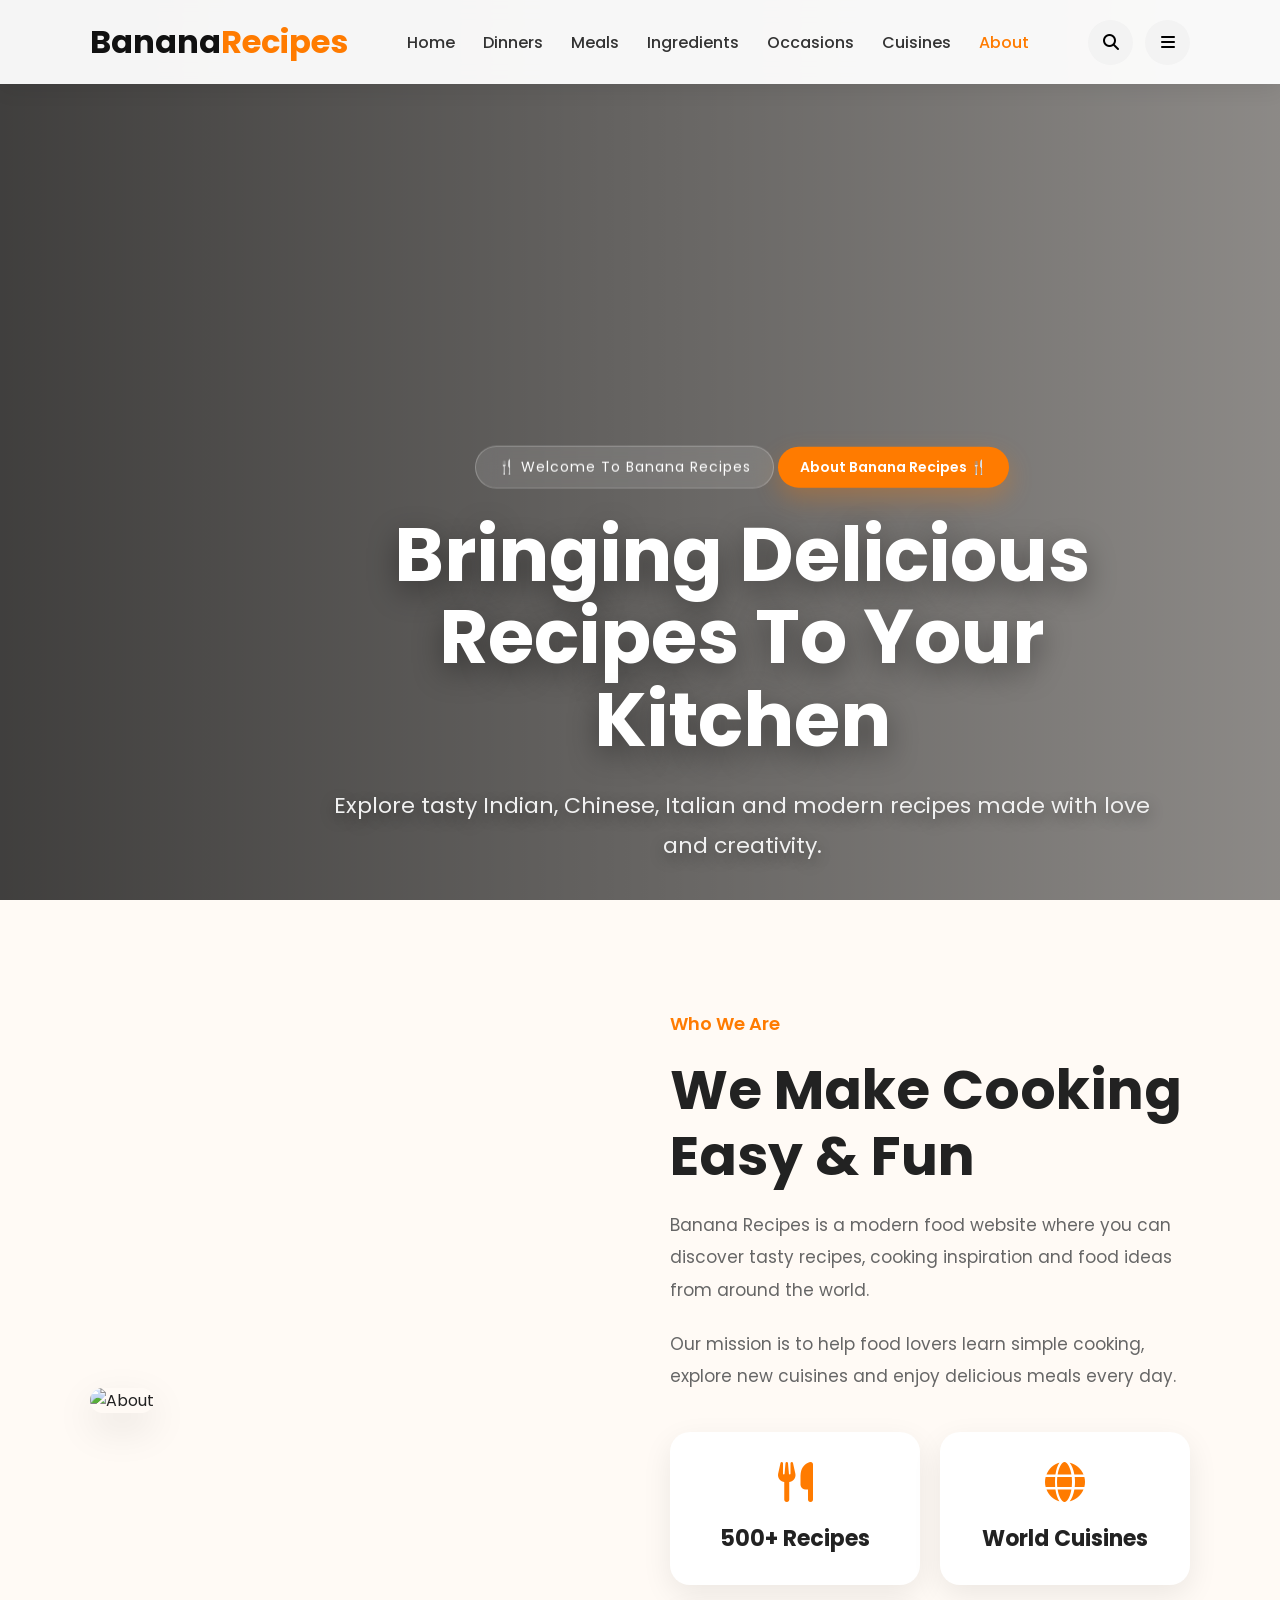
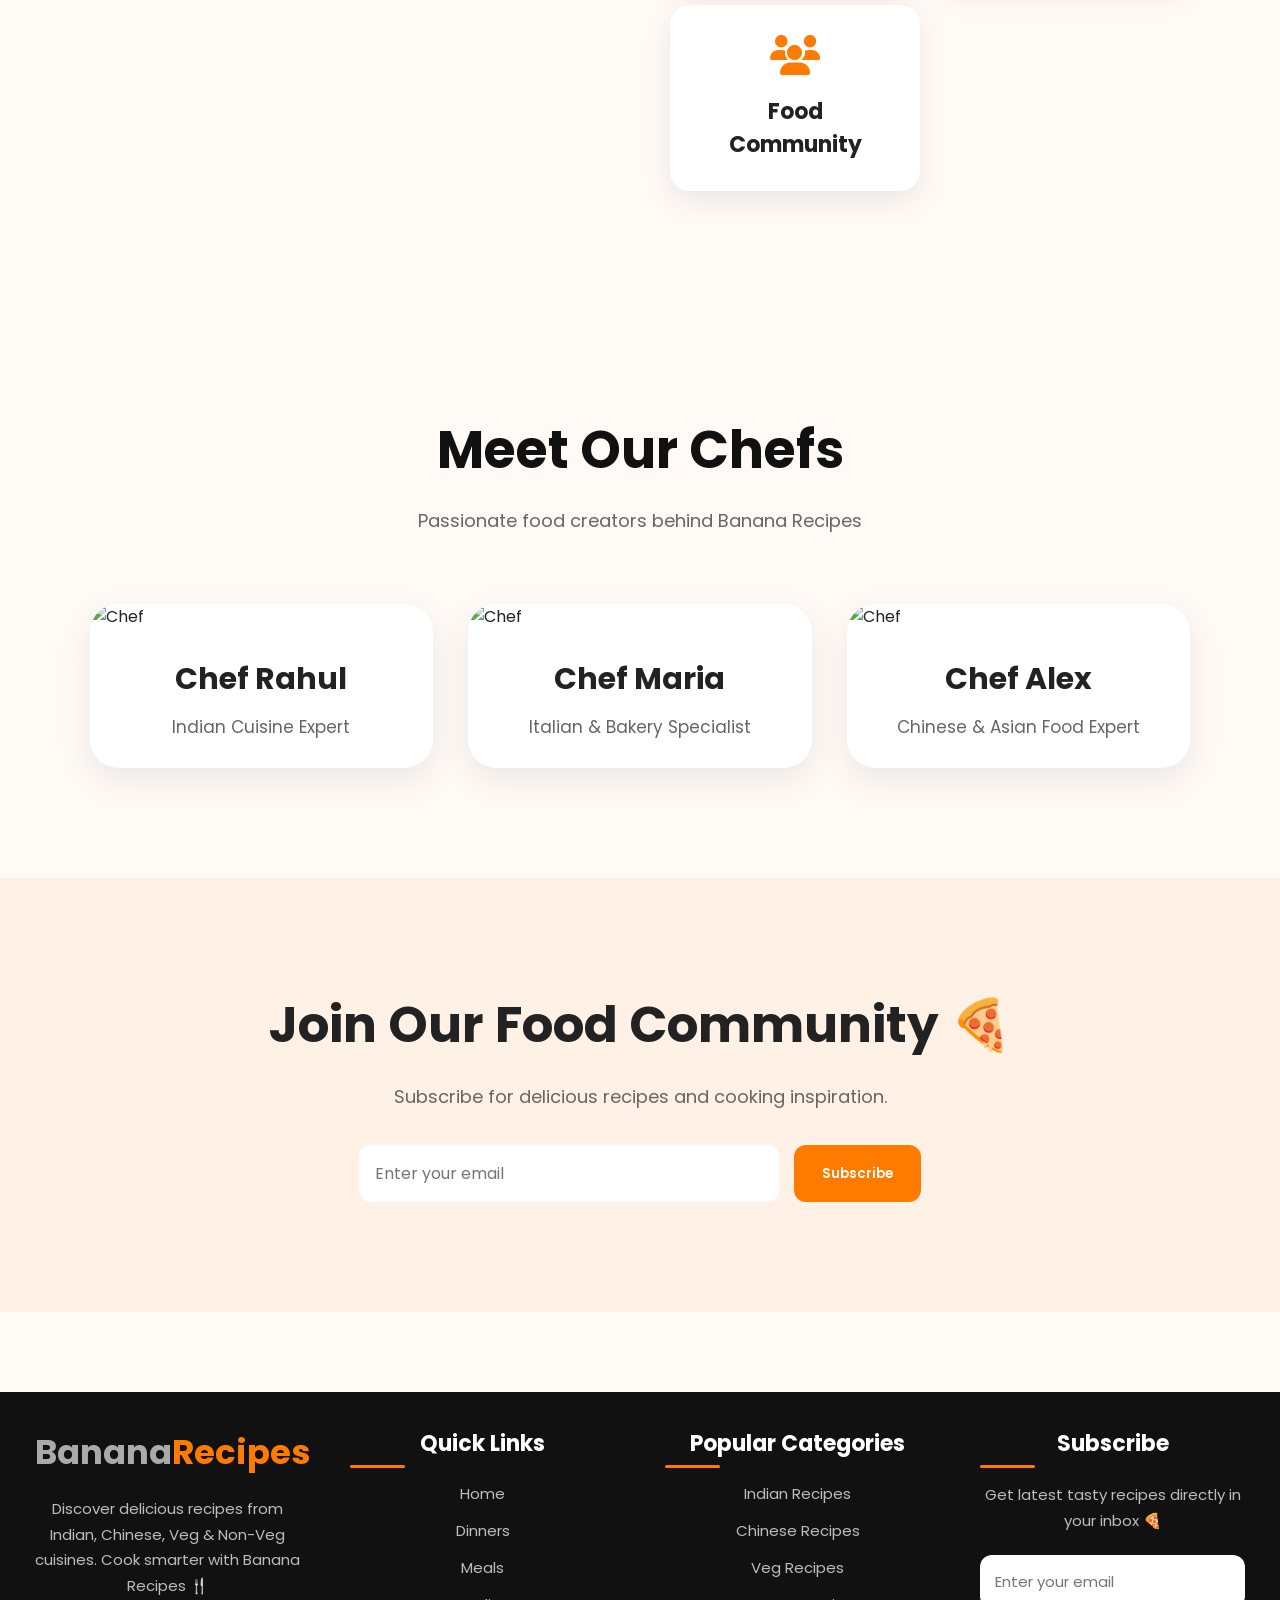
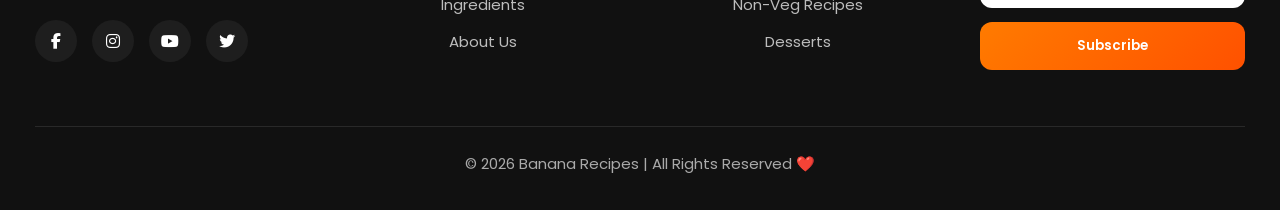
==== about.html @ ea2d05b2 "complete" ====
<!DOCTYPE html>
<html lang="en">

<head>
  <meta charset="UTF-8" />
  <meta name="viewport" content="width=device-width, initial-scale=1.0"/>

  <title>About Us | Banana Recipes</title>

  <link rel="stylesheet" href="style.css">

  <link rel="stylesheet"
  href="https://cdnjs.cloudflare.com/ajax/libs/font-awesome/6.5.0/css/all.min.css"/>
</head>

<body>

  <!-- NAVBAR -->

  <nav class="navbar">

    <div class="logo">
      <h2>Banana<span>Recipes</span></h2>
    </div>

    <ul class="nav-menu" id="navMenu">

      <li><a href="index.html">Home</a></li>
      <li><a href="dinners.html">Dinners</a></li>
      <li><a href="meals.html">Meals</a></li>
      <li><a href="ingredients.html">Ingredients</a></li>
      <li><a href="occasions.html">Occasions</a></li>
      <li><a href="cuisines.html">Cuisines</a></li>
      <li><a href="about.html" class="active">About</a></li>

    </ul>

    <div class="nav-icons">

      <button onclick="toggleSearch()" class="icon-btn">
        <i class="fas fa-search"></i>
      </button>

      <button onclick="toggleMenu()" class="icon-btn">
        <i class="fas fa-bars"></i>
      </button>

    </div>

  </nav>

  <!-- SEARCH OVERLAY -->

  <div class="search-overlay" id="searchOverlay">

    <div class="search-box">

      <input type="text" placeholder="Search recipes...">

      <button>Search</button>

      <button onclick="toggleSearch()" class="close-btn">
        ✕
      </button>

    </div>

  </div>

  <!-- HERO -->

  <section class="about-hero">

    <div class="overlay"></div>

    <div class="hero-content">

      <span class="hero-tag">
        About Banana Recipes 🍴
      </span>

      <h1>
        Bringing Delicious Recipes To Your Kitchen
      </h1>

      <p>
        Explore tasty Indian, Chinese, Italian and modern recipes
        made with love and creativity.
      </p>

    </div>

  </section>

  <!-- ABOUT -->

  <section class="about-section">

    <div class="about-image">

      <img
      src="https://images.unsplash.com/photo-1556910103-1c02745aae4d?q=80&w=1400"
      alt="About">

    </div>

    <div class="about-content">

      <span>Who We Are</span>

      <h2>
        We Make Cooking Easy & Fun
      </h2>

      <p>
        Banana Recipes is a modern food website where you can
        discover tasty recipes, cooking inspiration and food ideas
        from around the world.
      </p>

      <p>
        Our mission is to help food lovers learn simple cooking,
        explore new cuisines and enjoy delicious meals every day.
      </p>

      <div class="about-features">

        <div class="feature-box">
          <i class="fas fa-utensils"></i>
          <h3>500+ Recipes</h3>
        </div>

        <div class="feature-box">
          <i class="fas fa-globe"></i>
          <h3>World Cuisines</h3>
        </div>

        <div class="feature-box">
          <i class="fas fa-users"></i>
          <h3>Food Community</h3>
        </div>

      </div>

    </div>

  </section>

  <!-- TEAM -->

  <section class="team-section">

    <div class="section-title">

      <h2>Meet Our Chefs</h2>

      <p>
        Passionate food creators behind Banana Recipes
      </p>

    </div>

    <div class="team-grid">

      <!-- CARD -->

      <div class="team-card">

        <img
        src="https://images.unsplash.com/photo-1500648767791-00dcc994a43e?q=80&w=1200"
        alt="Chef">

        <div class="team-content">

          <h3>Chef Rahul</h3>

          <p>Indian Cuisine Expert</p>

        </div>

      </div>

      <!-- CARD -->

      <div class="team-card">

        <img
        src="https://images.unsplash.com/photo-1494790108377-be9c29b29330?q=80&w=1200"
        alt="Chef">

        <div class="team-content">

          <h3>Chef Maria</h3>

          <p>Italian & Bakery Specialist</p>

        </div>

      </div>

      <!-- CARD -->

      <div class="team-card">

        <img
        src="https://images.unsplash.com/photo-1506794778202-cad84cf45f1d?q=80&w=1200"
        alt="Chef">

        <div class="team-content">

          <h3>Chef Alex</h3>

          <p>Chinese & Asian Food Expert</p>

        </div>

      </div>

    </div>

  </section>

  <!-- NEWSLETTER -->

  <section class="newsletter">

    <h2>
      Join Our Food Community 🍕
    </h2>

    <p>
      Subscribe for delicious recipes and cooking inspiration.
    </p>

    <div class="newsletter-box">

      <input
      type="email"
      placeholder="Enter your email">

      <button>
        Subscribe
      </button>

    </div>

  </section>

  <!-- FOOTER -->

   <footer class="footer">
  <div class="footer-container">

    <!-- BRAND -->
    <div class="footer-box">
      <h2 class="footer-logo">
        Banana<span>Recipes</span>
      </h2>

      <p class="footer-text">
        Discover delicious recipes from Indian, Chinese, Veg & Non-Veg cuisines.
        Cook smarter with Banana Recipes 🍴
      </p>

      <div class="social-icons">
        <a href="#"><i class="fab fa-facebook-f"></i></a>
        <a href="#"><i class="fab fa-instagram"></i></a>
        <a href="#"><i class="fab fa-youtube"></i></a>
        <a href="#"><i class="fab fa-twitter"></i></a>
      </div>
    </div>

    <!-- QUICK LINKS -->
    <div class="footer-box">
      <h3>Quick Links</h3>

      <a href="index.html">Home</a>
      <a href="dinners.html">Dinners</a>
      <a href="meals.html">Meals</a>
      <a href="ingredients.html">Ingredients</a>
      <a href="about.html">About Us</a>
    </div>

    <!-- CATEGORIES -->
    <div class="footer-box">
      <h3>Popular Categories</h3>

      <a href="#">Indian Recipes</a>
      <a href="#">Chinese Recipes</a>
      <a href="#">Veg Recipes</a>
      <a href="#">Non-Veg Recipes</a>
      <a href="#">Desserts</a>
    </div>

    <!-- NEWSLETTER -->
    <div class="footer-box">
      <h3>Subscribe</h3>

      <p class="footer-text">
        Get latest tasty recipes directly in your inbox 🍕
      </p>

      <div class="footer-newsletter">
        <input type="email" placeholder="Enter your email">
        <button>Subscribe</button>
      </div>
    </div>

  </div>

  <!-- BOTTOM -->
  <div class="footer-bottom">
    <p>
      © 2026 Banana Recipes | All Rights Reserved ❤️
    </p>
  </div>
</footer>

  <script src="script.js"></script>

</body>
</html>
---- style.css ----
/* ===== GOOGLE FONT ===== */
@import url('https://fonts.googleapis.com/css2?family=Poppins:wght@300;400;500;600;700&display=swap');

*{
    margin:0;
    padding:0;
    box-sizing:border-box;
    font-family:'Poppins', sans-serif;
}

html{
    scroll-behavior:smooth;
}

body{
    background:#fffdf8;
    color:#222;
    overflow-x:hidden;
}

/* ===== NAVBAR ===== */

.navbar{
    width:100%;
    position:fixed;
    top:0;
    z-index:1000;
    background:rgba(255,255,255,0.95);
    backdrop-filter:blur(12px);
    box-shadow:0 2px 20px rgba(0,0,0,0.08);
}

.nav-container{
    max-width:1400px;
    margin:auto;
    padding:18px 40px;
    display:flex;
    align-items:center;
    justify-content:space-between;
}

.logo h2{
    font-size:32px;
    font-weight:700;
    color:#111;
}

.logo span{
    color:#ff7b00;
}

/* MENU */

.nav-menu{
    display:flex;
    gap:28px;
    list-style:none;
}

.nav-menu a{
    text-decoration:none;
    color:#333;
    font-weight:500;
    transition:.3s;
    position:relative;
}

.nav-menu a::after{
    content:'';
    position:absolute;
    left:0;
    bottom:-5px;
    width:0%;
    height:2px;
    background:#ff7b00;
    transition:.3s;
}

.nav-menu a:hover{
    color:#ff7b00;
}

.nav-menu a:hover::after{
    width:100%;
}

/* ICONS */

.nav-icons{
    display:flex;
    align-items:center;
    gap:14px;
}

.icon-btn{
    border:none;
    background:#f5f5f5;
    width:45px;
    height:45px;
    border-radius:50%;
    cursor:pointer;
    transition:.3s;
    font-size:17px;
}

.icon-btn:hover{
    background:#ff7b00;
    color:white;
    transform:translateY(-3px);
}

.chef-icon{
    width:auto;
    padding:0 20px;
    border-radius:50px;
    background:linear-gradient(135deg,#ff7b00,#ff4800);
    color:white;
    display:flex;
    align-items:center;
    gap:8px;
    font-weight:600;
}

.chef-icon:hover{
    transform:scale(1.05);
}

/* ===== HERO ===== */

.hero{
    position:relative;
    width:100%;
    height:100vh;
    overflow:hidden;
    margin-top:80px;
}

.hero-image{
    width:100%;
    height:100%;
    object-fit:cover;
    filter:brightness(45%);
}

.hero::before{
    content:'';
    position:absolute;
    inset:0;
    background:linear-gradient(to right,rgba(0,0,0,0.7),rgba(0,0,0,0.2));
}

.hero-content{
    position:absolute;
    top:50%;
    left:8%;
    transform:translateY(-50%);
    color:white;
    max-width:650px;
    z-index:10;
}

.hero-content h1{
    font-size:75px;
    line-height:1.1;
    margin-bottom:20px;
    animation:fadeUp 1s ease;
}

.hero-content p{
    font-size:22px;
    margin-bottom:35px;
    color:#f1f1f1;
    animation:fadeUp 1.3s ease;
}

.btn{
    padding:16px 35px;
    border:none;
    cursor:pointer;
    border-radius:50px;
    font-size:17px;
    font-weight:600;
    transition:.3s;
}

.primary-btn{
    background:linear-gradient(135deg,#ff7b00,#ff4800);
    color:white;
    box-shadow:0 10px 25px rgba(255,123,0,0.3);
}

.primary-btn:hover{
    transform:translateY(-5px);
}

/* ===== CATEGORIES ===== */

.categories{
    padding:100px 8%;
}

.categories h2,
.popular-recipes h2{
    font-size:45px;
    text-align:center;
    margin-bottom:60px;
    position:relative;
}

.categories h2::after,
.popular-recipes h2::after{
    content:'';
    width:120px;
    height:4px;
    background:#ff7b00;
    position:absolute;
    left:50%;
    transform:translateX(-50%);
    bottom:-15px;
    border-radius:10px;
}

.category-grid{
    display:grid;
    grid-template-columns:repeat(auto-fit,minmax(220px,1fr));
    gap:30px;
}

.category-card{
    position:relative;
    overflow:hidden;
    border-radius:25px;
    cursor:pointer;
    transition:.4s;
    box-shadow:0 10px 25px rgba(0,0,0,0.08);
}

.category-card img{
    width:100%;
    height:280px;
    object-fit:cover;
    transition:.5s;
}

.category-card::before{
    content:'';
    position:absolute;
    inset:0;
    background:linear-gradient(to top,rgba(0,0,0,0.8),transparent);
    z-index:1;
}

.category-card h3{
    position:absolute;
    bottom:20px;
    left:20px;
    color:white;
    z-index:2;
    font-size:28px;
}

.category-card:hover img{
    transform:scale(1.1);
}

.category-card:hover{
    transform:translateY(-10px);
}

/* ===== RECIPES ===== */

.popular-recipes{
    padding:0 8% 100px;
}

.recipes-grid{
    display:grid;
    grid-template-columns:repeat(auto-fit,minmax(320px,1fr));
    gap:35px;
}

.recipe-card{
    background:white;
    border-radius:25px;
    overflow:hidden;
    box-shadow:0 12px 35px rgba(0,0,0,0.08);
    transition:.4s;
}

.recipe-card:hover{
    transform:translateY(-10px);
}

.recipe-card img{
    width:100%;
    height:280px;
    object-fit:cover;
}

.recipe-info{
    padding:25px;
}

.recipe-info h3{
    margin:15px 0;
    font-size:28px;
}

.recipe-info button{
    padding:12px 24px;
    border:none;
    background:#ff7b00;
    color:white;
    border-radius:10px;
    cursor:pointer;
    font-weight:600;
    transition:.3s;
}

.recipe-info button:hover{
    background:#ff4d00;
}

.tag{
    padding:7px 15px;
    border-radius:30px;
    font-size:14px;
    color:white;
    font-weight:600;
}

.veg{
    background:#18a558;
}

.nonveg{
    background:#e63946;
}

/* ===== FOOTER ===== */

footer{
    background:#111;
    color:#aaa;
    text-align:center;
    padding:35px;
    font-size:16px;
}

/* ===== SEARCH ===== */

.search-overlay{
    position:fixed;
    inset:0;
    background:rgba(0,0,0,0.8);
    display:none;
    align-items:center;
    justify-content:center;
    z-index:2000;
}

.search-box{
    background:white;
    padding:30px;
    border-radius:20px;
    width:90%;
    max-width:650px;
    display:flex;
    gap:10px;
}

.search-box input{
    flex:1;
    padding:16px;
    border:2px solid #eee;
    border-radius:10px;
    font-size:17px;
}

.search-box button{
    padding:14px 22px;
    border:none;
    border-radius:10px;
    background:#ff7b00;
    color:white;
    cursor:pointer;
}

/* ===== MODAL ===== */

.modal{
    display:none;
    position:fixed;
    inset:0;
    background:rgba(0,0,0,0.7);
    z-index:3000;
    justify-content:center;
    align-items:center;
}

.modal-content{
    background:white;
    width:95%;
    max-width:700px;
    border-radius:25px;
    padding:35px;
    position:relative;
    animation:popup .4s ease;
}

.close{
    position:absolute;
    right:25px;
    top:20px;
    font-size:30px;
    cursor:pointer;
}

.chat-container{
    margin-top:25px;
}

.chat-messages{
    height:300px;
    overflow-y:auto;
    background:#f7f7f7;
    border-radius:15px;
    padding:20px;
}

.message{
    padding:14px 18px;
    margin-bottom:12px;
    border-radius:12px;
    max-width:80%;
}

.bot{
    background:#ffefe1;
}

.user{
    background:#222;
    color:white;
    margin-left:auto;
}

.chat-input{
    margin-top:20px;
    display:flex;
    gap:10px;
}

.chat-input input{
    flex:1;
    padding:15px;
    border-radius:12px;
    border:1px solid #ddd;
}

.chat-input button{
    padding:15px 24px;
    border:none;
    background:#ff7b00;
    color:white;
    border-radius:12px;
    cursor:pointer;
}

.full-chef-btn{
    display:inline-block;
    margin-top:25px;
    color:#ff7b00;
    font-weight:600;
    text-decoration:none;
}

/* ===== ANIMATIONS ===== */

@keyframes fadeUp{
    from{
        opacity:0;
        transform:translateY(40px);
    }
    to{
        opacity:1;
        transform:translateY(0);
    }
}

@keyframes popup{
    from{
        opacity:0;
        transform:scale(.8);
    }
    to{
        opacity:1;
        transform:scale(1);
    }
}

/* ===== RESPONSIVE ===== */

@media(max-width:1100px){

    .nav-menu{
        display:none;
    }

    .hero-content h1{
        font-size:55px;
    }
}

@media(max-width:768px){

    .hero{
        height:85vh;
    }

    .hero-content{
        left:5%;
        right:5%;
    }

    .hero-content h1{
        font-size:42px;
    }

    .hero-content p{
        font-size:18px;
    }

    .categories h2,
    .popular-recipes h2{
        font-size:34px;
    }

    .nav-container{
        padding:15px 20px;
    }

    .chef-icon span{
        display:none;
    }

    .search-box{
        flex-direction:column;
    }
}


@import url('https://fonts.googleapis.com/css2?family=Poppins:wght@300;400;500;600;700&display=swap');

*{
    margin:0;
    padding:0;
    box-sizing:border-box;
    font-family:'Poppins',sans-serif;
}

body{
    background:#fffaf5;
    color:#222;
    overflow-x:hidden;
}

/* ===== NAVBAR ===== */

.navbar{
    width:100%;
    position:fixed;
    top:0;
    left:0;
    z-index:1000;
    background:rgba(255,255,255,0.95);
    backdrop-filter:blur(10px);
    padding:18px 7%;
    display:flex;
    justify-content:space-between;
    align-items:center;
    box-shadow:0 5px 20px rgba(0,0,0,0.08);
}

.logo h2{
    font-size:32px;
    font-weight:700;
    color:#111;
}

.logo span{
    color:#ff7b00;
}

/* MENU */

.nav-menu{
    display:flex;
    list-style:none;
    gap:28px;
}

.nav-menu a{
    text-decoration:none;
    color:#333;
    font-weight:500;
    position:relative;
    transition:.3s;
}

.nav-menu a::after{
    content:'';
    position:absolute;
    left:0;
    bottom:-5px;
    width:0%;
    height:2px;
    background:#ff7b00;
    transition:.3s;
}

.nav-menu a:hover{
    color:#ff7b00;
}

.nav-menu a:hover::after{
    width:100%;
}

/* NAV ICONS */

.nav-icons{
    display:flex;
    align-items:center;
    gap:12px;
}

.icon-btn{
    width:45px;
    height:45px;
    border:none;
    border-radius:50%;
    background:#f3f3f3;
    cursor:pointer;
    font-size:17px;
    transition:.3s;
}

.icon-btn:hover{
    background:#ff7b00;
    color:white;
    transform:translateY(-3px);
}

.chef-icon{
    width:auto;
    padding:0 18px;
    border-radius:50px;
    background:linear-gradient(135deg,#ff7b00,#ff5100);
    color:white;
    display:flex;
    align-items:center;
    gap:8px;
    font-weight:600;
}

.chef-icon:hover{
    transform:scale(1.05);
}

/* ===== HERO SECTION ===== */

.hero{
    position:relative;
    height:100vh;
    display:flex;
    justify-content:center;
    align-items:center;
    background:url('https://images.unsplash.com/photo-1504674900247-0877df9cc836?q=80&w=1600');
    background-size:cover;
    background-position:center;
    text-align:center;
}

.overlay{
    position:absolute;
    inset:0;
    background:rgba(0,0,0,0.65);
}

.hero-content{
    position:relative;
    z-index:10;
    color:white;
    width:90%;
    max-width:850px;
}

.hero-content h1{
    font-size:75px;
    margin-bottom:25px;
    line-height:1.1;
    animation:fadeUp 1s ease;
}

.hero-content p{
    font-size:22px;
    line-height:1.8;
    margin-bottom:35px;
    color:#eee;
    animation:fadeUp 1.2s ease;
}

.hero-content button{
    padding:18px 38px;
    border:none;
    border-radius:50px;
    background:linear-gradient(135deg,#ff7b00,#ff5100);
    color:white;
    font-size:18px;
    cursor:pointer;
    transition:.3s;
    font-weight:600;
    box-shadow:0 10px 25px rgba(255,123,0,0.4);
}

.hero-content button:hover{
    transform:translateY(-5px);
}

/* ===== SEARCH SECTION ===== */

.search-section{
    padding:100px 7% 60px;
    text-align:center;
}

.search-section h2{
    font-size:48px;
    margin-bottom:35px;
    position:relative;
}

.search-section h2::after{
    content:'';
    width:120px;
    height:4px;
    background:#ff7b00;
    position:absolute;
    left:50%;
    transform:translateX(-50%);
    bottom:-15px;
    border-radius:10px;
}

.search-box{
    display:flex;
    justify-content:center;
    gap:15px;
    flex-wrap:wrap;
}

.search-box input{
    width:420px;
    padding:17px;
    border:none;
    border-radius:15px;
    background:#fff;
    box-shadow:0 5px 15px rgba(0,0,0,0.08);
    font-size:16px;
}

.search-box button{
    padding:17px 30px;
    border:none;
    border-radius:15px;
    background:#ff7b00;
    color:white;
    cursor:pointer;
    font-weight:600;
    transition:.3s;
}

.search-box button:hover{
    background:#ff5100;
}

/* ===== RECIPES ===== */

.recipes{
    padding:20px 7% 100px;
    display:grid;
    grid-template-columns:repeat(auto-fit,minmax(320px,1fr));
    gap:35px;
}

.recipe-card{
    background:white;
    border-radius:28px;
    overflow:hidden;
    transition:.4s;
    box-shadow:0 12px 30px rgba(0,0,0,0.08);
}

.recipe-card:hover{
    transform:translateY(-12px);
}

.recipe-card img{
    width:100%;
    height:260px;
    object-fit:cover;
    transition:.5s;
}

.recipe-card:hover img{
    transform:scale(1.08);
}

.recipe-info{
    padding:28px;
}

.recipe-info h3{
    font-size:30px;
    margin:18px 0;
}

.recipe-info p{
    color:#666;
    line-height:1.7;
    margin-bottom:25px;
}

.recipe-info button{
    padding:13px 25px;
    border:none;
    border-radius:12px;
    background:#ff7b00;
    color:white;
    cursor:pointer;
    transition:.3s;
    font-weight:600;
}

.recipe-info button:hover{
    background:#ff5100;
}

/* TAGS */

.tag{
    padding:8px 16px;
    border-radius:30px;
    color:white;
    font-size:13px;
    font-weight:600;
}

.veg{
    background:#18a558;
}

.nonveg{
    background:#dc2626;
}

.chinese{
    background:#2563eb;
}

/* ===== NEWSLETTER ===== */

.newsletter{
    padding:100px 7%;
    background:#fff1e5;
    text-align:center;
}

.newsletter h2{
    font-size:48px;
    margin-bottom:20px;
}

.newsletter p{
    color:#666;
    font-size:18px;
    margin-bottom:35px;
}

.newsletter-box{
    display:flex;
    justify-content:center;
    gap:15px;
    flex-wrap:wrap;
}

.newsletter-box input{
    width:420px;
    padding:17px;
    border:none;
    border-radius:15px;
    font-size:16px;
}

.newsletter-box button{
    padding:17px 30px;
    border:none;
    border-radius:15px;
    background:#ff7b00;
    color:white;
    cursor:pointer;
    font-weight:600;
}

/* ===== FOOTER ===== */

footer{
    background:#111;
    color:#aaa;
    text-align:center;
    padding:35px;
}

/* ===== ANIMATION ===== */

@keyframes fadeUp{

    from{
        opacity:0;
        transform:translateY(40px);
    }

    to{
        opacity:1;
        transform:translateY(0);
    }

}

/* ===== RESPONSIVE ===== */

@media(max-width:1100px){

    .nav-menu{
        display:none;
    }

}

@media(max-width:768px){

    .hero-content h1{
        font-size:45px;
    }

    .hero-content p{
        font-size:18px;
    }

    .search-section h2,
    .newsletter h2{
        font-size:34px;
    }

    .search-box input,
    .newsletter-box input{
        width:100%;
    }

    .chef-icon span{
        display:none;
    }

    .navbar{
        padding:18px 5%;
    }

}

/* meal page */

@import url('https://fonts.googleapis.com/css2?family=Poppins:wght@300;400;500;600;700&display=swap');

*{
    margin:0;
    padding:0;
    box-sizing:border-box;
    font-family:'Poppins',sans-serif;
}

body{
    background:#fffaf5;
    color:#222;
    overflow-x:hidden;
}

/* ===== NAVBAR ===== */

.navbar{
    width:100%;
    position:fixed;
    top:0;
    left:0;
    z-index:1000;
    padding:18px 7%;
    display:flex;
    justify-content:space-between;
    align-items:center;
    background:rgba(255,255,255,0.95);
    backdrop-filter:blur(12px);
    box-shadow:0 5px 20px rgba(0,0,0,0.08);
}

.logo h2{
    font-size:32px;
    font-weight:700;
}

.logo span{
    color:#ff7b00;
}

.nav-menu{
    display:flex;
    gap:28px;
    list-style:none;
}

.nav-menu a{
    text-decoration:none;
    color:#333;
    font-weight:500;
    transition:.3s;
    position:relative;
}

.nav-menu a::after{
    content:'';
    position:absolute;
    left:0;
    bottom:-5px;
    width:0%;
    height:2px;
    background:#ff7b00;
    transition:.3s;
}

.nav-menu a:hover{
    color:#ff7b00;
}

.nav-menu a:hover::after{
    width:100%;
}

.active{
    color:#ff7b00 !important;
}

.nav-icons{
    display:flex;
    align-items:center;
    gap:12px;
}

.icon-btn{
    width:45px;
    height:45px;
    border:none;
    border-radius:50%;
    background:#f3f3f3;
    cursor:pointer;
    transition:.3s;
    font-size:16px;
}

.icon-btn:hover{
    background:#ff7b00;
    color:white;
}

.chef-icon{
    width:auto;
    padding:0 18px;
    border-radius:50px;
    background:linear-gradient(135deg,#ff7b00,#ff5100);
    color:white;
    display:flex;
    align-items:center;
    gap:8px;
    font-weight:600;
}

/* ===== HERO ===== */

.meals-hero{
    height:100vh;
    background:url('https://images.unsplash.com/photo-1504674900247-0877df9cc836?q=80&w=1600');
    background-size:cover;
    background-position:center;
    position:relative;
    display:flex;
    justify-content:center;
    align-items:center;
    text-align:center;
}

.overlay{
    position:absolute;
    inset:0;
    background:rgba(0,0,0,0.65);
}

.hero-content{
    position:relative;
    z-index:10;
    color:white;
    width:90%;
    max-width:900px;
}

.hero-tag{
    background:#ff7b00;
    padding:10px 20px;
    border-radius:30px;
    display:inline-block;
    margin-bottom:25px;
    font-size:14px;
    font-weight:600;
}

.hero-content h1{
    font-size:75px;
    line-height:1.1;
    margin-bottom:25px;
}

.hero-content p{
    font-size:22px;
    line-height:1.8;
    margin-bottom:40px;
    color:#eee;
}

.hero-buttons{
    display:flex;
    justify-content:center;
    gap:20px;
    flex-wrap:wrap;
}

.primary-btn,
.secondary-btn{
    padding:16px 35px;
    border:none;
    border-radius:50px;
    cursor:pointer;
    font-size:16px;
    font-weight:600;
    transition:.3s;
}

.primary-btn{
    background:#ff7b00;
    color:white;
}

.secondary-btn{
    background:white;
    color:#111;
}

.primary-btn:hover,
.secondary-btn:hover{
    transform:translateY(-5px);
}

/* ===== SECTION TITLE ===== */

.section-title{
    text-align:center;
    margin-bottom:60px;
}

.section-title h2{
    font-size:50px;
    margin-bottom:15px;
}

.section-title p{
    color:#666;
    font-size:18px;
}

/* ===== CATEGORIES ===== */

.meal-categories{
    padding:100px 7%;
}

.category-grid{
    display:grid;
    grid-template-columns:repeat(auto-fit,minmax(320px,1fr));
    gap:35px;
}

.category-card{
    background:white;
    border-radius:25px;
    overflow:hidden;
    box-shadow:0 10px 30px rgba(0,0,0,0.08);
    transition:.4s;
}

.category-card:hover{
    transform:translateY(-10px);
}

.category-card img{
    width:100%;
    height:260px;
    object-fit:cover;
}

.category-content{
    padding:28px;
}

.category-content h3{
    font-size:30px;
    margin-bottom:15px;
}

.category-content p{
    color:#666;
    line-height:1.7;
    margin-bottom:20px;
}

.category-content button{
    padding:12px 24px;
    border:none;
    background:#ff7b00;
    color:white;
    border-radius:10px;
    cursor:pointer;
}

/* ===== FEATURED MEALS ===== */

.featured-meals{
    padding:0 7% 100px;
}

.meals-grid{
    display:grid;
    grid-template-columns:repeat(auto-fit,minmax(320px,1fr));
    gap:35px;
}

.meal-card{
    background:white;
    border-radius:25px;
    overflow:hidden;
    box-shadow:0 10px 30px rgba(0,0,0,0.08);
    transition:.4s;
}

.meal-card:hover{
    transform:translateY(-10px);
}

.meal-card img{
    width:100%;
    height:260px;
    object-fit:cover;
}

.meal-info{
    padding:28px;
}

.meal-tag{
    padding:7px 16px;
    border-radius:30px;
    color:white;
    font-size:13px;
    font-weight:600;
}

.veg{
    background:#16a34a;
}

.nonveg{
    background:#dc2626;
}

.chinese{
    background:#2563eb;
}

.meal-info h3{
    font-size:30px;
    margin:18px 0;
}

.meal-info p{
    color:#666;
    line-height:1.7;
    margin-bottom:20px;
}

.meal-details{
    display:flex;
    gap:20px;
    margin-bottom:25px;
    color:#555;
}

.meal-info button{
    padding:12px 24px;
    border:none;
    background:#ff7b00;
    color:white;
    border-radius:10px;
    cursor:pointer;
}

/* ===== CHEF SPECIAL ===== */

.chef-special{
    padding:100px 7%;
    display:grid;
    grid-template-columns:repeat(auto-fit,minmax(350px,1fr));
    gap:50px;
    align-items:center;
    background:#fff4ea;
}

.chef-left img{
    width:100%;
    border-radius:25px;
}

.chef-right span{
    color:#ff7b00;
    font-weight:600;
}

.chef-right h2{
    font-size:50px;
    margin:20px 0;
    line-height:1.2;
}

.chef-right p{
    color:#666;
    line-height:1.8;
    margin-bottom:25px;
}

.chef-right ul{
    list-style:none;
    margin-bottom:30px;
}

.chef-right ul li{
    margin-bottom:15px;
    font-size:17px;
}

.chef-right button{
    padding:15px 30px;
    border:none;
    background:#ff7b00;
    color:white;
    border-radius:12px;
    cursor:pointer;
}

/* ===== NEWSLETTER ===== */

.newsletter{
    padding:100px 7%;
    text-align:center;
}

.newsletter h2{
    font-size:50px;
    margin-bottom:20px;
}

.newsletter p{
    color:#666;
    margin-bottom:35px;
    font-size:18px;
}

.newsletter-box{
    display:flex;
    justify-content:center;
    gap:15px;
    flex-wrap:wrap;
}

.newsletter-box input{
    width:420px;
    padding:16px;
    border:2px solid #eee;
    border-radius:12px;
    font-size:16px;
}

.newsletter-box button{
    padding:16px 28px;
    border:none;
    background:#ff7b00;
    color:white;
    border-radius:12px;
    cursor:pointer;
}

/* ===== FOOTER ===== */

footer{
    background:#111;
    color:#aaa;
    padding:70px 7% 30px;
}

.footer-content{
    display:grid;
    grid-template-columns:repeat(auto-fit,minmax(250px,1fr));
    gap:40px;
    margin-bottom:40px;
}

.footer-box h3{
    color:white;
    margin-bottom:20px;
}

.footer-box p{
    line-height:1.7;
}

.footer-box a{
    display:block;
    color:#aaa;
    text-decoration:none;
    margin-bottom:12px;
}

.social-icons{
    display:flex;
    gap:15px;
    font-size:20px;
}

.social-icons i{
    cursor:pointer;
    transition:.3s;
}

.social-icons i:hover{
    color:#ff7b00;
}

.copyright{
    text-align:center;
    border-top:1px solid rgba(255,255,255,0.1);
    padding-top:25px;
}

/* ===== RESPONSIVE ===== */

@media(max-width:1100px){

    .nav-menu{
        display:none;
    }

}

@media(max-width:768px){

    .hero-content h1{
        font-size:45px;
    }

    .hero-content p{
        font-size:18px;
    }

    .section-title h2,
    .chef-right h2,
    .newsletter h2{
        font-size:35px;
    }

    .newsletter-box input{
        width:100%;
    }

    .chef-icon span{
        display:none;
    }

}

/* ingredients ka css */

@import url('https://fonts.googleapis.com/css2?family=Poppins:wght@300;400;500;600;700&display=swap');

*{
    margin:0;
    padding:0;
    box-sizing:border-box;
    font-family:'Poppins',sans-serif;
}

body{
    background:#fffaf5;
    color:#222;
    overflow-x:hidden;
}

/* ===== NAVBAR ===== */

.navbar{
    width:100%;
    position:fixed;
    top:0;
    left:0;
    z-index:1000;
    padding:18px 7%;
    display:flex;
    justify-content:space-between;
    align-items:center;
    background:rgba(255,255,255,0.95);
    backdrop-filter:blur(12px);
    box-shadow:0 5px 20px rgba(0,0,0,0.08);
}

.logo h2{
    font-size:32px;
    font-weight:700;
}

.logo span{
    color:#ff7b00;
}

.nav-menu{
    display:flex;
    gap:28px;
    list-style:none;
}

.nav-menu a{
    text-decoration:none;
    color:#333;
    font-weight:500;
    transition:.3s;
    position:relative;
}

.nav-menu a::after{
    content:'';
    position:absolute;
    left:0;
    bottom:-5px;
    width:0%;
    height:2px;
    background:#ff7b00;
    transition:.3s;
}

.nav-menu a:hover{
    color:#ff7b00;
}

.nav-menu a:hover::after{
    width:100%;
}

.active{
    color:#ff7b00 !important;
}

.nav-icons{
    display:flex;
    align-items:center;
    gap:12px;
}

.icon-btn{
    width:45px;
    height:45px;
    border:none;
    border-radius:50%;
    background:#f3f3f3;
    cursor:pointer;
    transition:.3s;
    font-size:16px;
}

.icon-btn:hover{
    background:#ff7b00;
    color:white;
}

.chef-icon{
    width:auto;
    padding:0 18px;
    border-radius:50px;
    background:linear-gradient(135deg,#ff7b00,#ff5100);
    color:white;
    display:flex;
    align-items:center;
    gap:8px;
    font-weight:600;
}

/* ===== HERO ===== */

.ingredients-hero{
    height:100vh;
    background:url('https://images.unsplash.com/photo-1490645935967-10de6ba17061?q=80&w=1600');
    background-size:cover;
    background-position:center;
    position:relative;
    display:flex;
    justify-content:center;
    align-items:center;
    text-align:center;
}

.overlay{
    position:absolute;
    inset:0;
    background:rgba(0,0,0,0.65);
}

.hero-content{
    position:relative;
    z-index:10;
    color:white;
    width:90%;
    max-width:900px;
}

.hero-tag{
    background:#ff7b00;
    padding:10px 20px;
    border-radius:30px;
    display:inline-block;
    margin-bottom:25px;
    font-size:14px;
    font-weight:600;
}

.hero-content h1{
    font-size:75px;
    line-height:1.1;
    margin-bottom:25px;
}

.hero-content p{
    font-size:22px;
    line-height:1.8;
    margin-bottom:40px;
    color:#eee;
}

.hero-buttons{
    display:flex;
    justify-content:center;
    gap:20px;
    flex-wrap:wrap;
}

.primary-btn,
.secondary-btn{
    padding:16px 35px;
    border:none;
    border-radius:50px;
    cursor:pointer;
    font-size:16px;
    font-weight:600;
    transition:.3s;
}

.primary-btn{
    background:#ff7b00;
    color:white;
}

.secondary-btn{
    background:white;
    color:#111;
}

.primary-btn:hover,
.secondary-btn:hover{
    transform:translateY(-5px);
}

/* ===== SECTION TITLE ===== */

.section-title{
    text-align:center;
    margin-bottom:60px;
}

.section-title h2{
    font-size:50px;
    margin-bottom:15px;
}

.section-title p{
    color:#666;
    font-size:18px;
}

/* ===== INGREDIENT CATEGORIES ===== */

.ingredient-categories{
    padding:100px 7%;
}

.ingredient-grid{
    display:grid;
    grid-template-columns:repeat(auto-fit,minmax(320px,1fr));
    gap:35px;
}

.ingredient-card{
    background:white;
    border-radius:25px;
    overflow:hidden;
    box-shadow:0 10px 30px rgba(0,0,0,0.08);
    transition:.4s;
}

.ingredient-card:hover{
    transform:translateY(-10px);
}

.ingredient-card img{
    width:100%;
    height:260px;
    object-fit:cover;
}

.ingredient-content{
    padding:28px;
}

.ingredient-content h3{
    font-size:30px;
    margin-bottom:15px;
}

.ingredient-content p{
    color:#666;
    line-height:1.7;
    margin-bottom:20px;
}

.ingredient-content button{
    padding:12px 24px;
    border:none;
    background:#ff7b00;
    color:white;
    border-radius:10px;
    cursor:pointer;
}

/* ===== FEATURED INGREDIENTS ===== */

.featured-ingredients{
    padding:0 7% 100px;
}

.ingredients-list{
    display:grid;
    grid-template-columns:repeat(auto-fit,minmax(320px,1fr));
    gap:35px;
}

.ingredient-box{
    background:white;
    border-radius:25px;
    overflow:hidden;
    box-shadow:0 10px 30px rgba(0,0,0,0.08);
    transition:.4s;
}

.ingredient-box:hover{
    transform:translateY(-10px);
}

.ingredient-box img{
    width:100%;
    height:260px;
    object-fit:cover;
}

.ingredient-info{
    padding:28px;
}

.ingredient-tag{
    padding:7px 16px;
    border-radius:30px;
    color:white;
    font-size:13px;
    font-weight:600;
    background:#16a34a;
}

.spicy{
    background:#dc2626;
}

.dairy{
    background:#2563eb;
}

.ingredient-info h3{
    font-size:30px;
    margin:18px 0;
}

.ingredient-info p{
    color:#666;
    line-height:1.7;
    margin-bottom:20px;
}

.ingredient-details{
    display:flex;
    gap:20px;
    margin-bottom:25px;
    color:#555;
}

.ingredient-info button{
    padding:12px 24px;
    border:none;
    background:#ff7b00;
    color:white;
    border-radius:10px;
    cursor:pointer;
}

/* ===== CHEF SECTION ===== */

.chef-section{
    padding:100px 7%;
    display:grid;
    grid-template-columns:repeat(auto-fit,minmax(350px,1fr));
    gap:50px;
    align-items:center;
    background:#fff4ea;
}

.chef-left img{
    width:100%;
    border-radius:25px;
}

.chef-right span{
    color:#ff7b00;
    font-weight:600;
}

.chef-right h2{
    font-size:50px;
    margin:20px 0;
    line-height:1.2;
}

.chef-right p{
    color:#666;
    line-height:1.8;
    margin-bottom:25px;
}

.chef-right ul{
    list-style:none;
    margin-bottom:30px;
}

.chef-right ul li{
    margin-bottom:15px;
    font-size:17px;
}

.chef-right button{
    padding:15px 30px;
    border:none;
    background:#ff7b00;
    color:white;
    border-radius:12px;
    cursor:pointer;
}

/* ===== NEWSLETTER ===== */

.newsletter{
    padding:100px 7%;
    text-align:center;
}

.newsletter h2{
    font-size:50px;
    margin-bottom:20px;
}

.newsletter p{
    color:#666;
    margin-bottom:35px;
    font-size:18px;
}

.newsletter-box{
    display:flex;
    justify-content:center;
    gap:15px;
    flex-wrap:wrap;
}

.newsletter-box input{
    width:420px;
    padding:16px;
    border:2px solid #eee;
    border-radius:12px;
    font-size:16px;
}

.newsletter-box button{
    padding:16px 28px;
    border:none;
    background:#ff7b00;
    color:white;
    border-radius:12px;
    cursor:pointer;
}

/* ===== FOOTER ===== */

footer{
    background:#111;
    color:#aaa;
    padding:70px 7% 30px;
}

.footer-content{
    display:grid;
    grid-template-columns:repeat(auto-fit,minmax(250px,1fr));
    gap:40px;
    margin-bottom:40px;
}

.footer-box h3{
    color:white;
    margin-bottom:20px;
}

.footer-box p{
    line-height:1.7;
}

.footer-box a{
    display:block;
    color:#aaa;
    text-decoration:none;
    margin-bottom:12px;
}

.social-icons{
    display:flex;
    gap:15px;
    font-size:20px;
}

.social-icons i{
    cursor:pointer;
    transition:.3s;
}

.social-icons i:hover{
    color:#ff7b00;
}

.copyright{
    text-align:center;
    border-top:1px solid rgba(255,255,255,0.1);
    padding-top:25px;
}

/* ===== RESPONSIVE ===== */

@media(max-width:1100px){

    .nav-menu{
        display:none;
    }

}

@media(max-width:768px){

    .hero-content h1{
        font-size:45px;
    }

    .hero-content p{
        font-size:18px;
    }

    .section-title h2,
    .chef-right h2,
    .newsletter h2{
        font-size:35px;
    }

    .newsletter-box input{
        width:100%;
    }

    .chef-icon span{
        display:none;
    }

}


/* ===== SEARCH OVERLAY ===== */

.search-overlay{
    position:fixed;
    inset:0;
    background:rgba(0,0,0,0.7);
    display:none;
    justify-content:center;
    align-items:center;
    z-index:2000;
    backdrop-filter:blur(5px);
}

.search-popup{
    width:90%;
    max-width:650px;
    background:white;
    padding:35px;
    border-radius:20px;
    display:flex;
    gap:15px;
    align-items:center;
    box-shadow:0 20px 40px rgba(0,0,0,0.2);
    animation:popup .3s ease;
}

.search-popup input{
    flex:1;
    padding:16px;
    border:2px solid #eee;
    border-radius:12px;
    outline:none;
    font-size:16px;
}

.search-popup button{
    padding:15px 24px;
    border:none;
    border-radius:12px;
    cursor:pointer;
    background:#ff7b00;
    color:white;
    font-weight:600;
}

.close-search{
    background:#111 !important;
}

@keyframes popup{

    from{
        transform:scale(0.8);
        opacity:0;
    }

    to{
        transform:scale(1);
        opacity:1;
    }

}

/* ===== MODERN FOOTER ===== */

.footer{
    background:#111;
    color:#fff;
    padding:80px 7% 25px;
    margin-top:80px;
}

.footer-container{
    display:grid;
    grid-template-columns:repeat(auto-fit,minmax(250px,1fr));
    gap:50px;
    margin-bottom:50px;
}

.footer-logo{
    font-size:34px;
    margin-bottom:18px;
}

.footer-logo span{
    color:#ff7b00;
}

.footer-text{
    color:#bdbdbd;
    line-height:1.8;
    font-size:15px;
    margin-bottom:22px;
}

/* FOOTER HEADINGS */

.footer-box h3{
    font-size:22px;
    margin-bottom:22px;
    position:relative;
}

.footer-box h3::after{
    content:'';
    width:55px;
    height:3px;
    background:#ff7b00;
    position:absolute;
    left:0;
    bottom:-8px;
    border-radius:10px;
}

/* LINKS */

.footer-box a{
    display:block;
    color:#bdbdbd;
    text-decoration:none;
    margin-bottom:14px;
    transition:.3s;
    font-size:15px;
}

.footer-box a:hover{
    color:#ff7b00;
    transform:translateX(6px);
}

/* SOCIAL ICONS */

.social-icons{
    display:flex;
    gap:15px;
}

.social-icons a{
    width:42px;
    height:42px;
    background:#1e1e1e;
    display:flex;
    align-items:center;
    justify-content:center;
    border-radius:50%;
    color:white;
    font-size:16px;
    transition:.3s;
}

.social-icons a:hover{
    background:#ff7b00;
    transform:translateY(-5px);
}

/* NEWSLETTER */

.footer-newsletter{
    display:flex;
    flex-direction:column;
    gap:14px;
}

.footer-newsletter input{
    padding:15px;
    border:none;
    border-radius:12px;
    outline:none;
    font-size:15px;
}

.footer-newsletter button{
    padding:14px;
    border:none;
    border-radius:12px;
    background:linear-gradient(135deg,#ff7b00,#ff5100);
    color:white;
    font-weight:600;
    cursor:pointer;
    transition:.3s;
}

.footer-newsletter button:hover{
    transform:translateY(-3px);
}

/* FOOTER BOTTOM */

.footer-bottom{
    border-top:1px solid rgba(255,255,255,0.1);
    padding-top:25px;
    text-align:center;
}

.footer-bottom p{
    color:#aaa;
    font-size:15px;
}

/* RESPONSIVE */

@media(max-width:768px){

    .footer{
        padding:60px 5% 20px;
    }

    .footer-logo{
        font-size:28px;
    }

    .footer-box h3{
        font-size:20px;
    }

}

/* ===== HERO SECTION ===== */

.hero{
    position:relative;
    width:100%;
    height:100vh;
    overflow:hidden;
    display:flex;
    align-items:center;
    justify-content:center;
}

/* HERO IMAGE */

.hero-image{
    position:absolute;
    width:100%;
    height:100%;
    object-fit:cover;
    top:0;
    left:0;
    filter:brightness(45%);
    transform:scale(1.05);
}

/* DARK OVERLAY */

.hero::before{
    content:'';
    position:absolute;
    inset:0;
    background:
    linear-gradient(
        to right,
        rgba(0,0,0,0.75),
        rgba(0,0,0,0.35)
    );
    z-index:1;
}

/* HERO CONTENT */

.hero-content{
    position:relative;
    z-index:2;
    text-align:center;
    color:white;
    width:90%;
    max-width:900px;
    animation:fadeUp 1s ease;
}

/* SMALL TAG */

.hero-content::before{
    content:'🍴 Welcome To Banana Recipes';
    display:inline-block;
    padding:10px 22px;
    background:rgba(255,255,255,0.12);
    border:1px solid rgba(255,255,255,0.25);
    backdrop-filter:blur(10px);
    border-radius:50px;
    font-size:14px;
    margin-bottom:25px;
    color:#fff;
    letter-spacing:1px;
}

/* HEADING */

.hero-content h1{
    font-size:82px;
    line-height:1.1;
    margin-bottom:25px;
    font-weight:700;
    text-shadow:0 10px 30px rgba(0,0,0,0.4);
}

/* PARAGRAPH */

.hero-content p{
    font-size:22px;
    line-height:1.8;
    color:#f1f1f1;
    margin-bottom:40px;
    text-shadow:0 5px 15px rgba(0,0,0,0.4);
}

/* BUTTON */

.primary-btn{
    padding:18px 42px;
    border:none;
    border-radius:60px;
    background:linear-gradient(135deg,#ff7b00,#ff4800);
    color:white;
    font-size:18px;
    font-weight:600;
    cursor:pointer;
    transition:.4s;
    box-shadow:0 15px 35px rgba(255,123,0,0.35);
}

.primary-btn:hover{
    transform:translateY(-6px) scale(1.03);
    box-shadow:0 20px 40px rgba(255,123,0,0.45);
}

/* ANIMATION */

@keyframes fadeUp{

    from{
        opacity:0;
        transform:translateY(50px);
    }

    to{
        opacity:1;
        transform:translateY(0);
    }

}

/* RESPONSIVE */

@media(max-width:992px){

    .hero-content h1{
        font-size:58px;
    }

    .hero-content p{
        font-size:19px;
    }

}

@media(max-width:768px){

    .hero{
        height:90vh;
    }

    .hero-content h1{
        font-size:42px;
    }

    .hero-content p{
        font-size:17px;
        line-height:1.6;
    }

    .primary-btn{
        padding:15px 30px;
        font-size:16px;
    }

    .hero-content::before{
        font-size:12px;
        padding:8px 18px;
    }

}

@media(max-width:480px){

    .hero-content h1{
        font-size:34px;
    }

    .hero-content p{
        font-size:15px;
    }

}


/* ===== GOOGLE FONT ===== */

@import url('https://fonts.googleapis.com/css2?family=Poppins:wght@300;400;500;600;700&display=swap');

*{
    margin:0;
    padding:0;
    box-sizing:border-box;
    font-family:'Poppins',sans-serif;
}

body{
    background:#fffaf5;
    color:#222;
    overflow-x:hidden;
}

/* ===== NAVBAR ===== */

.navbar{
    width:100%;
    position:fixed;
    top:0;
    left:0;
    z-index:1000;
    padding:18px 7%;
    display:flex;
    justify-content:space-between;
    align-items:center;
    background:rgba(255,255,255,0.95);
    backdrop-filter:blur(10px);
    box-shadow:0 5px 20px rgba(0,0,0,0.08);
}

.logo h2{
    font-size:32px;
}

.logo span{
    color:#ff7b00;
}

.nav-menu{
    display:flex;
    list-style:none;
    gap:28px;
}

.nav-menu a{
    text-decoration:none;
    color:#333;
    font-weight:500;
    transition:.3s;
}

.nav-menu a:hover,
.active{
    color:#ff7b00;
}

.nav-icons{
    display:flex;
    gap:12px;
}

.icon-btn{
    width:45px;
    height:45px;
    border:none;
    border-radius:50%;
    background:#f3f3f3;
    cursor:pointer;
    transition:.3s;
}

.icon-btn:hover{
    background:#ff7b00;
    color:white;
}

.chef-icon{
    width:auto;
    padding:0 18px;
    border-radius:50px;
    display:flex;
    align-items:center;
    gap:8px;
    background:linear-gradient(135deg,#ff7b00,#ff5100);
    color:white;
}

/* ===== HERO ===== */

.occasions-hero{
    height:100vh;
    background:url('https://images.unsplash.com/photo-1517248135467-4c7edcad34c4?q=80&w=1600');
    background-size:cover;
    background-position:center;
    position:relative;
    display:flex;
    justify-content:center;
    align-items:center;
    text-align:center;
}

.overlay{
    position:absolute;
    inset:0;
    background:rgba(0,0,0,0.7);
}

.hero-content{
    position:relative;
    z-index:2;
    color:white;
    width:90%;
    max-width:900px;
}

.hero-tag{
    background:#ff7b00;
    padding:10px 22px;
    border-radius:30px;
    display:inline-block;
    margin-bottom:25px;
}

.hero-content h1{
    font-size:75px;
    line-height:1.1;
    margin-bottom:25px;
}

.hero-content p{
    font-size:22px;
    line-height:1.8;
    margin-bottom:40px;
    color:#eee;
}

.hero-buttons{
    display:flex;
    justify-content:center;
    gap:20px;
    flex-wrap:wrap;
}

.primary-btn,
.secondary-btn{
    padding:16px 35px;
    border:none;
    border-radius:50px;
    cursor:pointer;
    font-size:16px;
    font-weight:600;
    transition:.3s;
}

.primary-btn{
    background:#ff7b00;
    color:white;
}

.secondary-btn{
    background:white;
    color:#111;
}

.primary-btn:hover,
.secondary-btn:hover{
    transform:translateY(-5px);
}

/* ===== SECTION ===== */

.occasions-section{
    padding:100px 7%;
}

.section-title{
    text-align:center;
    margin-bottom:60px;
}

.section-title h2{
    font-size:50px;
    margin-bottom:15px;
}

.section-title p{
    color:#666;
    font-size:18px;
}

/* ===== GRID ===== */

.occasion-grid{
    display:grid;
    grid-template-columns:repeat(auto-fit,minmax(320px,1fr));
    gap:35px;
}

/* ===== CARD ===== */

.occasion-card{
    background:white;
    border-radius:25px;
    overflow:hidden;
    box-shadow:0 10px 30px rgba(0,0,0,0.08);
    transition:.4s;
}

.occasion-card:hover{
    transform:translateY(-10px);
}

.occasion-card img{
    width:100%;
    height:260px;
    object-fit:cover;
}

.occasion-content{
    padding:28px;
}

.occasion-content span{
    background:#ff7b00;
    color:white;
    padding:8px 16px;
    border-radius:30px;
    font-size:13px;
}

.occasion-content h3{
    font-size:30px;
    margin:20px 0 15px;
}

.occasion-content p{
    color:#666;
    line-height:1.7;
    margin-bottom:25px;
}

.occasion-content button{
    padding:13px 24px;
    border:none;
    border-radius:12px;
    background:#ff7b00;
    color:white;
    cursor:pointer;
    font-weight:600;
}

/* ===== FOOTER ===== */

.footer{
    background:#111;
    color:#aaa;
    text-align:center;
    padding:35px;
}

/* ===== RESPONSIVE ===== */

@media(max-width:1100px){

    .nav-menu{
        display:none;
    }

}

@media(max-width:768px){

    .hero-content h1{
        font-size:45px;
    }

    .hero-content p{
        font-size:18px;
    }

    .section-title h2{
        font-size:35px;
    }

    .chef-icon span{
        display:none;
    }

}

/* ============================= */
/* CUISINES PAGE CSS */
/* ============================= */

.hero-tag{
    background:#ff7b00;
    padding:10px 22px;
    border-radius:30px;
    display:inline-block;
    margin-bottom:25px;
    font-size:14px;
    font-weight:600;
    color:white;
    box-shadow:0 10px 25px rgba(255,123,0,0.3);
}

/* HERO */

.hero{
    position:relative;
    height:100vh;
    background:url('https://images.unsplash.com/photo-1504674900247-0877df9cc836?q=80&w=1600');
    background-size:cover;
    background-position:center;
    display:flex;
    justify-content:center;
    align-items:center;
    text-align:center;
    overflow:hidden;
}

.overlay{
    position:absolute;
    inset:0;
    background:linear-gradient(
        to right,
        rgba(0,0,0,0.75),
        rgba(0,0,0,0.45)
    );
}

.hero-content{
    position:relative;
    z-index:10;
    color:white;
    width:90%;
    max-width:850px;
    animation:fadeUp 1s ease;
}

.hero-content h1{
    font-size:75px;
    line-height:1.1;
    margin-bottom:25px;
}

.hero-content p{
    font-size:22px;
    line-height:1.8;
    margin-bottom:35px;
    color:#f1f1f1;
}

.hero-content button{
    padding:18px 38px;
    border:none;
    border-radius:50px;
    background:linear-gradient(135deg,#ff7b00,#ff5100);
    color:white;
    font-size:17px;
    font-weight:600;
    cursor:pointer;
    transition:.3s;
    box-shadow:0 10px 25px rgba(255,123,0,0.4);
}

.hero-content button:hover{
    transform:translateY(-6px);
}

/* SECTION */

.cuisines{
    padding:110px 7%;
    background:#fffaf5;
}

.section-title{
    text-align:center;
    margin-bottom:70px;
}

.section-title h2{
    font-size:52px;
    margin-bottom:18px;
    color:#111;
}

.section-title p{
    color:#666;
    font-size:18px;
}

.cuisine-grid{
    display:grid;
    grid-template-columns:repeat(auto-fit,minmax(320px,1fr));
    gap:35px;
}

/* CARD */

.cuisine-card{
    background:white;
    border-radius:28px;
    overflow:hidden;
    transition:.4s;
    box-shadow:0 12px 35px rgba(0,0,0,0.08);
    position:relative;
}

.cuisine-card:hover{
    transform:translateY(-12px);
}

.cuisine-card img{
    width:100%;
    height:260px;
    object-fit:cover;
    transition:.5s;
}

.cuisine-card:hover img{
    transform:scale(1.08);
}

.cuisine-content{
    padding:28px;
}

.cuisine-content h3{
    font-size:30px;
    margin:18px 0;
    color:#111;
}

.cuisine-content p{
    color:#666;
    line-height:1.8;
    margin-bottom:24px;
}

.cuisine-content button{
    padding:13px 28px;
    border:none;
    border-radius:12px;
    background:linear-gradient(135deg,#ff7b00,#ff5100);
    color:white;
    cursor:pointer;
    font-weight:600;
    transition:.3s;
}

.cuisine-content button:hover{
    transform:translateY(-3px);
}

/* TAGS */

.tag{
    padding:8px 16px;
    border-radius:30px;
    color:white;
    font-size:13px;
    font-weight:600;
}

.indian{
    background:#16a34a;
}

.chinese{
    background:#2563eb;
}

.italian{
    background:#dc2626;
}

.mexican{
    background:#f59e0b;
}

/* SEARCH OVERLAY */

.search-overlay{
    position:fixed;
    inset:0;
    background:rgba(0,0,0,0.75);
    display:none;
    justify-content:center;
    align-items:center;
    z-index:3000;
    backdrop-filter:blur(6px);
}

.search-box{
    width:90%;
    max-width:650px;
    background:white;
    padding:30px;
    border-radius:20px;
    display:flex;
    gap:12px;
    animation:popup .3s ease;
}

.search-box input{
    flex:1;
    padding:16px;
    border:2px solid #eee;
    border-radius:12px;
    outline:none;
    font-size:16px;
}

.search-box button{
    padding:15px 24px;
    border:none;
    border-radius:12px;
    background:#ff7b00;
    color:white;
    cursor:pointer;
    font-weight:600;
}

.close-btn{
    background:#111 !important;
}

/* NEWSLETTER */

.newsletter{
    padding:110px 7%;
    text-align:center;
    background:#fff1e5;
}

.newsletter h2{
    font-size:50px;
    margin-bottom:20px;
}

.newsletter p{
    color:#666;
    font-size:18px;
    margin-bottom:35px;
}

.newsletter-box{
    display:flex;
    justify-content:center;
    gap:15px;
    flex-wrap:wrap;
}

.newsletter-box input{
    width:420px;
    padding:16px;
    border:none;
    border-radius:12px;
    font-size:16px;
}

.newsletter-box button{
    padding:16px 28px;
    border:none;
    border-radius:12px;
    background:#ff7b00;
    color:white;
    cursor:pointer;
    font-weight:600;
}

/* RESPONSIVE */

@media(max-width:1100px){

    .nav-menu{
        position:absolute;
        top:90px;
        left:-100%;
        width:100%;
        background:white;
        flex-direction:column;
        padding:30px;
        transition:.4s;
    }

    .nav-menu.active{
        left:0;
    }

}

@media(max-width:768px){

    .hero-content h1{
        font-size:45px;
    }

    .hero-content p{
        font-size:18px;
    }

    .section-title h2,
    .newsletter h2{
        font-size:35px;
    }

    .search-box{
        flex-direction:column;
    }

    .newsletter-box input{
        width:100%;
    }

}

/* ============================= */
/* ABOUT PAGE */
/* ============================= */

.about-hero{
    height:100vh;
    background:url('https://images.unsplash.com/photo-1495521821757-a1efb6729352?q=80&w=1600');
    background-size:cover;
    background-position:center;
    position:relative;
    display:flex;
    justify-content:center;
    align-items:center;
    text-align:center;
}

.about-section{
    padding:110px 7%;
    display:grid;
    grid-template-columns:repeat(auto-fit,minmax(350px,1fr));
    gap:60px;
    align-items:center;
    background:#fffaf5;
}

.about-image img{
    width:100%;
    border-radius:30px;
    box-shadow:0 15px 40px rgba(0,0,0,0.1);
}

.about-content span{
    color:#ff7b00;
    font-weight:600;
    font-size:18px;
}

.about-content h2{
    font-size:55px;
    margin:20px 0;
    line-height:1.2;
}

.about-content p{
    color:#666;
    line-height:1.9;
    margin-bottom:22px;
    font-size:17px;
}

.about-features{
    display:grid;
    grid-template-columns:repeat(auto-fit,minmax(180px,1fr));
    gap:20px;
    margin-top:40px;
}

.feature-box{
    background:white;
    padding:30px;
    border-radius:20px;
    text-align:center;
    box-shadow:0 10px 30px rgba(0,0,0,0.08);
    transition:.3s;
}

.feature-box:hover{
    transform:translateY(-10px);
}

.feature-box i{
    font-size:40px;
    color:#ff7b00;
    margin-bottom:20px;
}

.feature-box h3{
    font-size:22px;
}

/* TEAM */

.team-section{
    padding:110px 7%;
}

.team-grid{
    display:grid;
    grid-template-columns:repeat(auto-fit,minmax(300px,1fr));
    gap:35px;
}

.team-card{
    background:white;
    border-radius:28px;
    overflow:hidden;
    box-shadow:0 12px 35px rgba(0,0,0,0.08);
    transition:.4s;
}

.team-card:hover{
    transform:translateY(-12px);
}

.team-card img{
    width:100%;
    height:320px;
    object-fit:cover;
}

.team-content{
    padding:28px;
    text-align:center;
}

.team-content h3{
    font-size:30px;
    margin-bottom:12px;
}

.team-content p{
    color:#666;
    font-size:17px;
}

/* RESPONSIVE */

@media(max-width:768px){

    .about-content h2{
        font-size:38px;
    }

    .team-content h3{
        font-size:24px;
    }

}

/* ============================= */
/* NEWS PAGE */
/* ============================= */

.news-hero{
    height:100vh;
    background:url('https://images.unsplash.com/photo-1498837167922-ddd27525d352?q=80&w=1600');
    background-size:cover;
    background-position:center;
    position:relative;
    display:flex;
    justify-content:center;
    align-items:center;
    text-align:center;
}

/* NEWS SECTION */

.news-section{
    padding:110px 7%;
    background:#fffaf5;
}

.news-grid{
    display:grid;
    grid-template-columns:repeat(auto-fit,minmax(320px,1fr));
    gap:35px;
}

.news-card{
    background:white;
    border-radius:28px;
    overflow:hidden;
    transition:.4s;
    box-shadow:0 12px 35px rgba(0,0,0,0.08);
}

.news-card:hover{
    transform:translateY(-12px);
}

.news-card img{
    width:100%;
    height:260px;
    object-fit:cover;
    transition:.5s;
}

.news-card:hover img{
    transform:scale(1.08);
}

.news-content{
    padding:28px;
}

.news-content h3{
    font-size:30px;
    margin:18px 0;
    line-height:1.3;
}

.news-content p{
    color:#666;
    line-height:1.8;
    margin-bottom:24px;
}

.news-content button{
    padding:13px 28px;
    border:none;
    border-radius:12px;
    background:linear-gradient(135deg,#ff7b00,#ff5100);
    color:white;
    cursor:pointer;
    font-weight:600;
    transition:.3s;
}

.news-content button:hover{
    transform:translateY(-4px);
}

/* TAGS */

.news-tag{
    display:inline-block;
    padding:8px 16px;
    border-radius:30px;
    background:#ff7b00;
    color:white;
    font-size:13px;
    font-weight:600;
}

.healthy{
    background:#16a34a;
}

.chef{
    background:#2563eb;
}

/* TRENDING */

.trending-section{
    padding:110px 7%;
    background:#fff1e5;
    display:grid;
    grid-template-columns:repeat(auto-fit,minmax(350px,1fr));
    gap:60px;
    align-items:center;
}

.trending-left span{
    color:#ff7b00;
    font-weight:600;
    font-size:18px;
}

.trending-left h2{
    font-size:55px;
    margin:22px 0;
    line-height:1.2;
}

.trending-left p{
    color:#666;
    line-height:1.9;
    margin-bottom:30px;
    font-size:17px;
}

.trending-left button{
    padding:16px 32px;
    border:none;
    border-radius:50px;
    background:linear-gradient(135deg,#ff7b00,#ff5100);
    color:white;
    cursor:pointer;
    font-weight:600;
    transition:.3s;
}

.trending-left button:hover{
    transform:translateY(-5px);
}

.trending-right img{
    width:100%;
    border-radius:30px;
    box-shadow:0 15px 40px rgba(0,0,0,0.12);
}

/* RESPONSIVE */

@media(max-width:768px){

    .news-content h3{
        font-size:24px;
    }

    .trending-left h2{
        font-size:38px;
    }

}

/* ===== FEATURES HERO ===== */

.features-hero{
    height:100vh;
    background:url('https://images.unsplash.com/photo-1504674900247-0877df9cc836?q=80&w=1600');
    background-size:cover;
    background-position:center;
    position:relative;
    display:flex;
    justify-content:center;
    align-items:center;
    text-align:center;
    padding:0 7%;
}

.features-hero .overlay{
    position:absolute;
    inset:0;
    background:rgba(0,0,0,0.7);
}

.hero-tag{
    background:#ff7b00;
    color:white;
    padding:10px 22px;
    border-radius:40px;
    display:inline-block;
    margin-bottom:25px;
    font-size:14px;
    font-weight:600;
}

.hero-buttons{
    display:flex;
    justify-content:center;
    gap:20px;
    flex-wrap:wrap;
}

/* ===== FEATURES SECTION ===== */

.features-section{
    padding:100px 7%;
}

.features-grid{
    display:grid;
    grid-template-columns:repeat(auto-fit,minmax(280px,1fr));
    gap:35px;
}

.feature-card{
    background:white;
    padding:40px 30px;
    border-radius:25px;
    text-align:center;
    transition:.4s;
    box-shadow:0 10px 30px rgba(0,0,0,0.08);
}

.feature-card:hover{
    transform:translateY(-10px);
}

.feature-card i{
    font-size:50px;
    color:#ff7b00;
    margin-bottom:25px;
}

.feature-card h3{
    font-size:28px;
    margin-bottom:15px;
}

.feature-card p{
    color:#666;
    line-height:1.8;
}

/* ===== HIGHLIGHT ===== */

.feature-highlight{
    padding:100px 7%;
    display:grid;
    grid-template-columns:repeat(auto-fit,minmax(350px,1fr));
    gap:50px;
    align-items:center;
    background:#fff4ea;
}

.feature-left img{
    width:100%;
    border-radius:25px;
}

.feature-right span{
    color:#ff7b00;
    font-weight:600;
}

.feature-right h2{
    font-size:52px;
    margin:20px 0;
}

.feature-right p{
    color:#666;
    line-height:1.8;
    margin-bottom:25px;
}

.feature-right ul{
    list-style:none;
    margin-bottom:30px;
}

.feature-right ul li{
    margin-bottom:15px;
    font-size:17px;
}

.feature-right button{
    padding:15px 30px;
    border:none;
    background:#ff7b00;
    color:white;
    border-radius:12px;
    cursor:pointer;
}

/* ===== STATS ===== */

.feature-stats{
    padding:100px 7%;
    display:grid;
    grid-template-columns:repeat(auto-fit,minmax(220px,1fr));
    gap:30px;
    text-align:center;
}

.stat-box{
    background:white;
    padding:40px 25px;
    border-radius:25px;
    box-shadow:0 10px 25px rgba(0,0,0,0.08);
}

.stat-box h2{
    font-size:52px;
    color:#ff7b00;
    margin-bottom:12px;
}

/* ===== RESPONSIVE ===== */

@media(max-width:768px){

    .feature-right h2{
        font-size:36px;
    }

    .hero-buttons{
        flex-direction:column;
    }

    .feature-card h3{
        font-size:24px;
    }

}
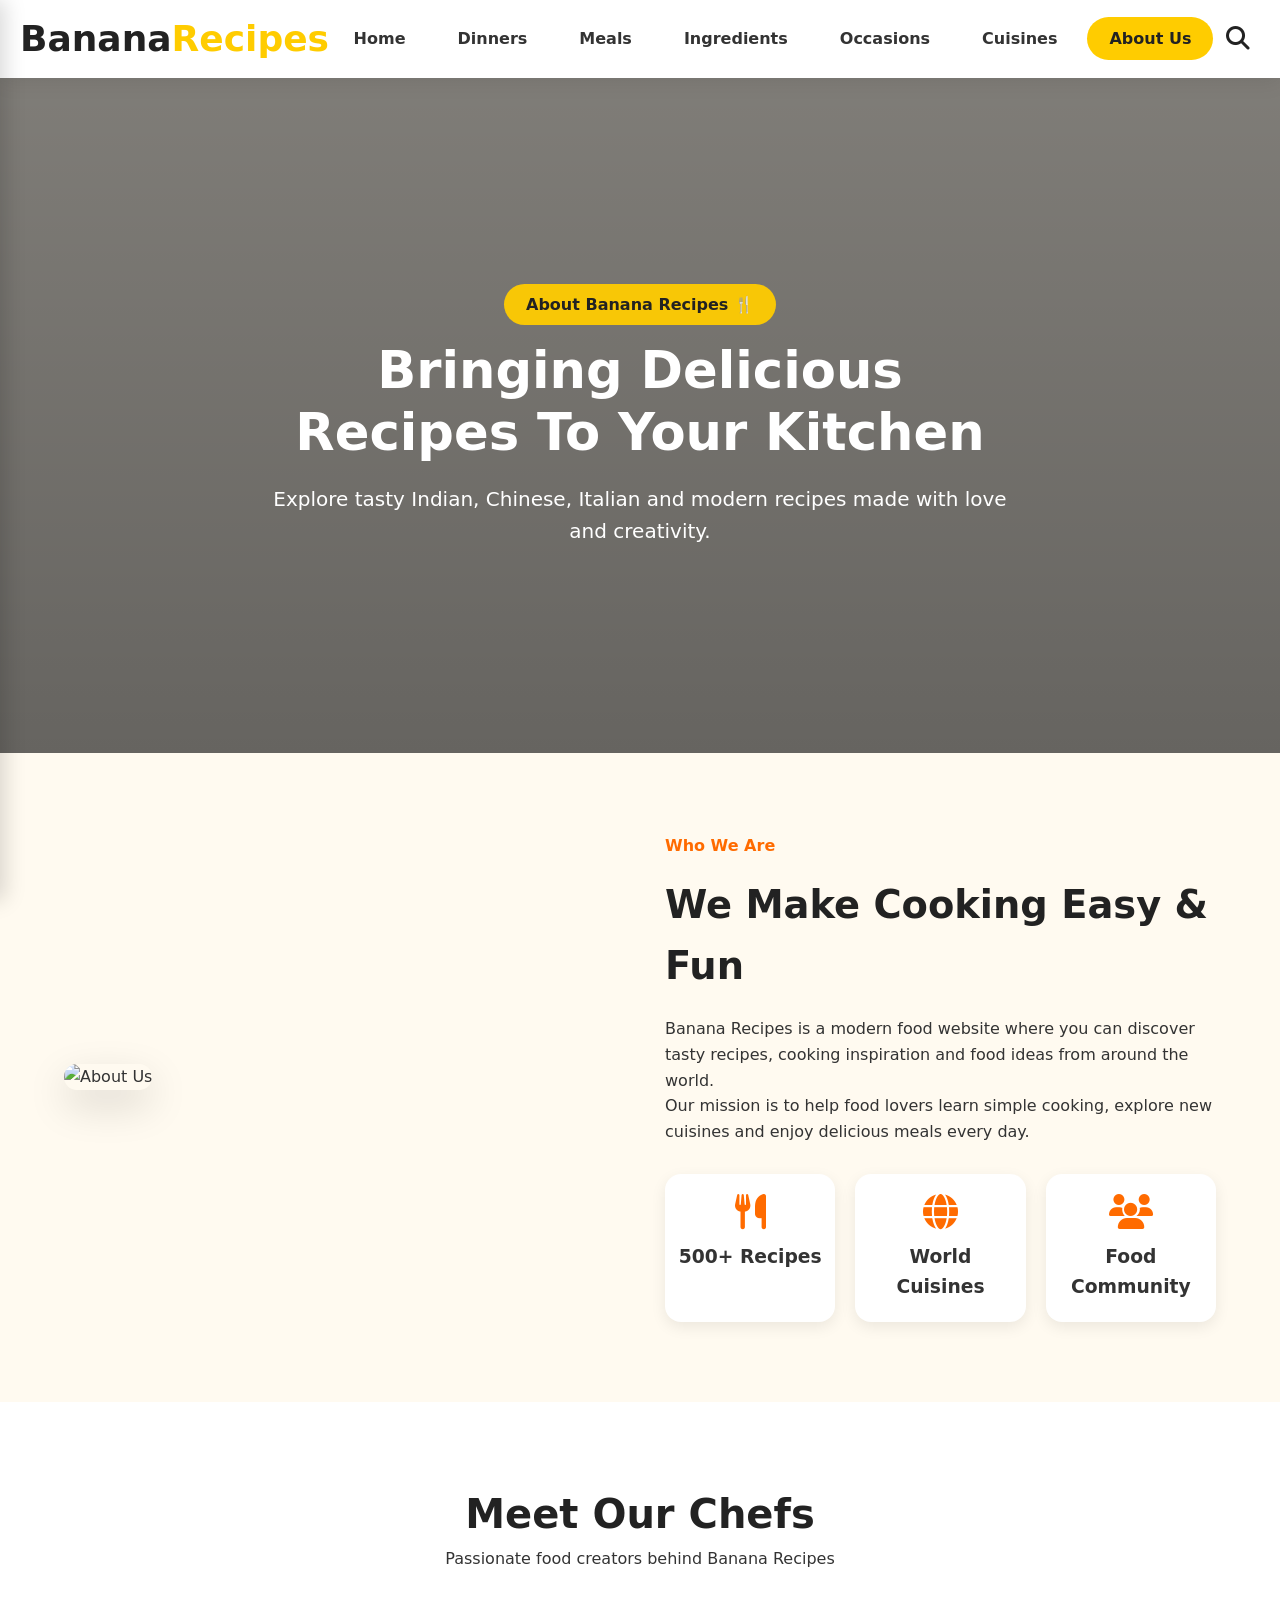
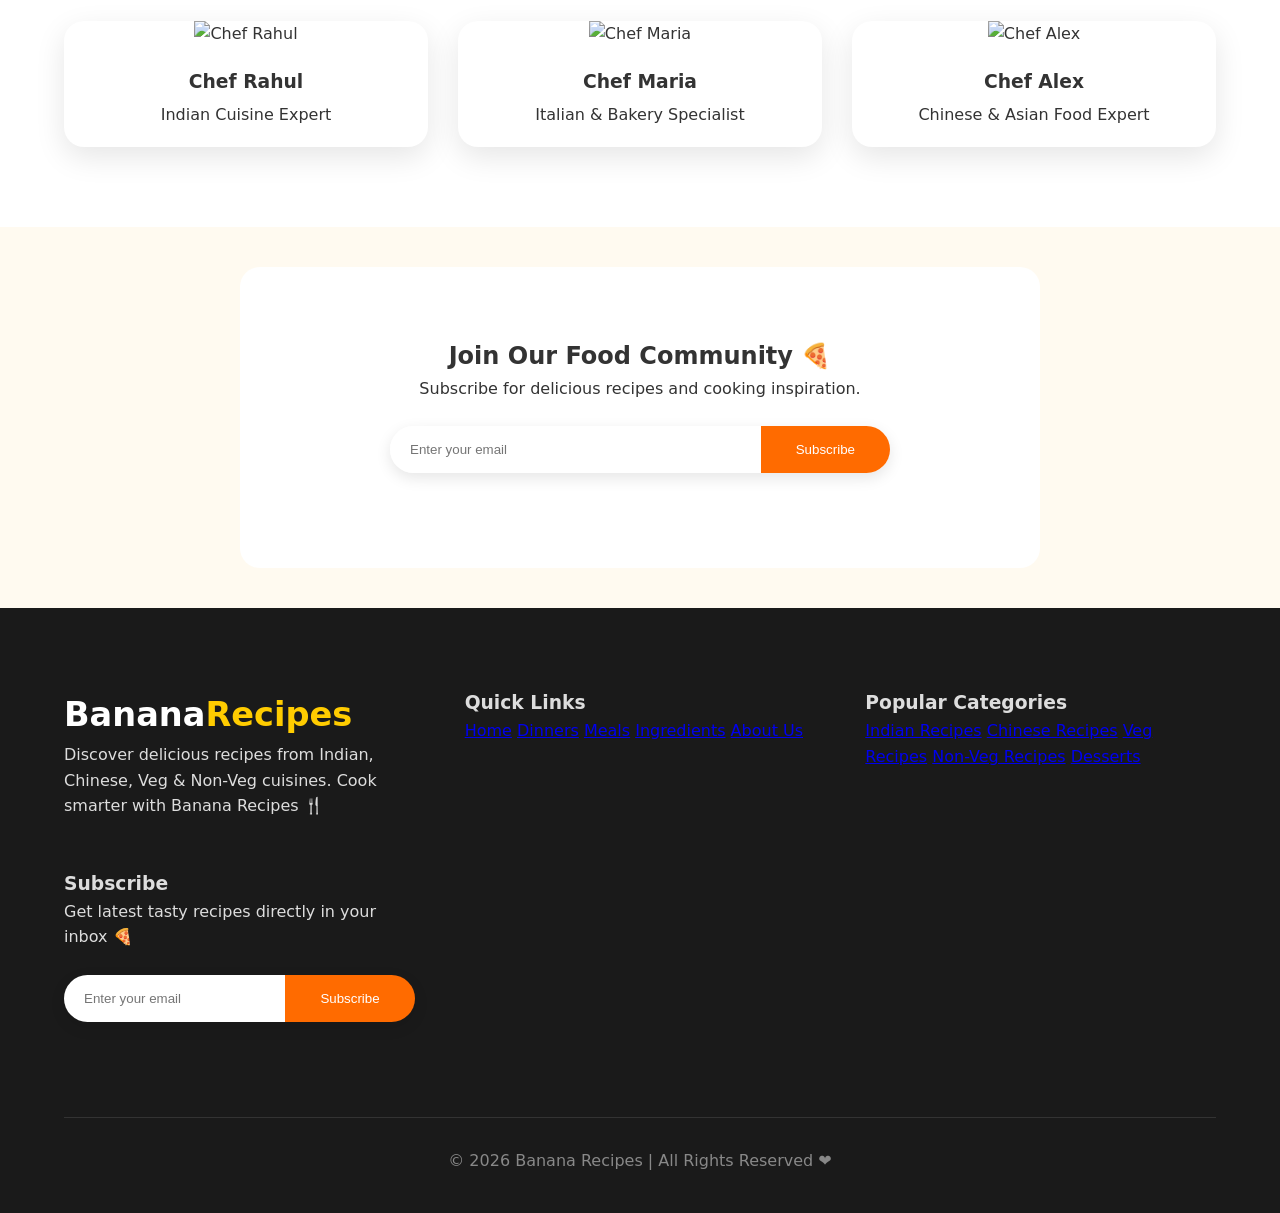
==== commit 6acd63ee: "ok" ====
--- a/about.html
+++ b/about.html
@@ -1,322 +1,631 @@
 <!DOCTYPE html>
-<html lang="en">
-
+<html lang="hi">
 <head>
   <meta charset="UTF-8" />
-  <meta name="viewport" content="width=device-width, initial-scale=1.0"/>
-
+  <meta name="viewport" content="width=device-width, initial-scale=1.0" />
   <title>About Us | Banana Recipes</title>
-
-  <link rel="stylesheet" href="style.css">
-
-  <link rel="stylesheet"
-  href="https://cdnjs.cloudflare.com/ajax/libs/font-awesome/6.5.0/css/all.min.css"/>
+  <link rel="stylesheet" href="https://cdnjs.cloudflare.com/ajax/libs/font-awesome/6.5.0/css/all.min.css" />
+  
+  <style>
+    :root {
+      --primary: #ffcc00;
+      --primary-dark: #e6b800;
+      --accent: #ff6b00;
+      --text: #333333;
+      --dark: #222222;
+      --light: #fffaf0;
+    }
+
+    * {
+      margin: 0;
+      padding: 0;
+      box-sizing: border-box;
+    }
+
+    body {
+      font-family: 'Segoe UI', system-ui, sans-serif;
+      line-height: 1.6;
+      color: var(--text);
+      background-color: var(--light);
+    }
+
+    /* ==================== NAVBAR ==================== */
+    .navbar {
+      background: rgba(255, 255, 255, 0.97);
+      backdrop-filter: blur(12px);
+      box-shadow: 0 4px 20px rgba(0, 0, 0, 0.08);
+      position: sticky;
+      top: 0;
+      z-index: 1000;
+    }
+
+    .nav-container {
+      max-width: 1400px;
+      margin: 0 auto;
+      padding: 0 20px;
+      display: flex;
+      align-items: center;
+      justify-content: space-between;
+      height: 78px;
+    }
+
+    .logo h2 {
+      font-size: 2.25rem;
+      font-weight: 800;
+      color: var(--dark);
+    }
+
+    .logo span {
+      color: var(--primary);
+    }
+
+    .nav-menu {
+      display: flex;
+      list-style: none;
+      gap: 8px;
+    }
+
+    .nav-menu li a {
+      text-decoration: none;
+      color: var(--text);
+      font-weight: 600;
+      padding: 12px 22px;
+      border-radius: 50px;
+      transition: all 0.3s ease;
+    }
+
+    .nav-menu li a:hover,
+    .nav-menu li a.active {
+      background: var(--primary);
+      color: #222;
+    }
+
+    .nav-icons {
+      display: flex;
+      align-items: center;
+      gap: 12px;
+    }
+
+    .icon-btn {
+      background: none;
+      border: none;
+      font-size: 1.5rem;
+      padding: 10px;
+      border-radius: 50%;
+      cursor: pointer;
+      color: var(--dark);
+    }
+
+    .icon-btn:hover {
+      background: #f5f5f5;
+    }
+
+    .chef-icon {
+      background: var(--accent);
+      color: white;
+      padding: 10px 20px;
+      border-radius: 50px;
+      font-size: 1.05rem;
+      font-weight: 600;
+      display: flex;
+      align-items: center;
+      gap: 8px;
+    }
+
+    .hamburger {
+      font-size: 1.9rem;
+      cursor: pointer;
+      color: var(--dark);
+      display: none;
+    }
+
+    /* Drawer Menu */
+    .drawer {
+      position: fixed;
+      top: 0;
+      left: -280px;
+      width: 280px;
+      height: 100vh;
+      background: white;
+      box-shadow: 5px 0 20px rgba(0, 0, 0, 0.15);
+      transition: left 0.4s ease;
+      z-index: 3000;
+      padding: 20px 0;
+    }
+
+    .drawer.open { left: 0; }
+
+    .drawer-header {
+      display: flex;
+      justify-content: space-between;
+      align-items: center;
+      padding: 0 25px 20px;
+      border-bottom: 1px solid #eee;
+    }
+
+    .drawer-close {
+      font-size: 2.2rem;
+      cursor: pointer;
+      color: #666;
+    }
+
+    .drawer-menu {
+      list-style: none;
+      padding: 15px 0;
+    }
+
+    .drawer-menu li a {
+      display: block;
+      padding: 15px 25px;
+      color: var(--text);
+      text-decoration: none;
+      font-weight: 600;
+    }
+
+    .drawer-menu li a:hover,
+    .drawer-menu li a.active {
+      background: #fff8e6;
+    }
+
+    .overlay {
+      position: fixed;
+      top: 0; left: 0;
+      width: 100%; height: 100%;
+      background: rgba(0, 0, 0, 0.5);
+      display: none;
+      z-index: 2500;
+    }
+
+    .overlay.show { display: block; }
+
+    /* Search Overlay */
+    .search-overlay {
+      position: fixed;
+      top: 0; left: 0;
+      width: 100%; height: 100%;
+      background: rgba(0, 0, 0, 0.85);
+      display: none;
+      align-items: center;
+      justify-content: center;
+      z-index: 4000;
+    }
+
+    .search-box {
+      background: white;
+      padding: 25px 30px;
+      border-radius: 50px;
+      width: 90%;
+      max-width: 600px;
+      display: flex;
+      align-items: center;
+      gap: 15px;
+    }
+
+    .search-box input {
+      flex: 1;
+      border: none;
+      outline: none;
+      font-size: 1.1rem;
+    }
+
+    /* ==================== HERO ==================== */
+    .about-hero {
+      position: relative;
+      height: 75vh;
+      min-height: 520px;
+      display: flex;
+      align-items: center;
+      justify-content: center;
+      text-align: center;
+      color: white;
+    }
+
+    .about-hero::before {
+      content: '';
+      position: absolute;
+      top: 0; left: 0;
+      width: 100%; height: 100%;
+      background: linear-gradient(rgba(0,0,0,0.5), rgba(0,0,0,0.6)), 
+                  url('https://images.unsplash.com/photo-1556910103-1c02745aae4d?q=80&w=1600') center/cover no-repeat;
+    }
+
+    .hero-content {
+      position: relative;
+      z-index: 2;
+      max-width: 800px;
+      padding: 0 20px;
+    }
+
+    .hero-tag {
+      background: rgba(255, 204, 0, 0.95);
+      color: #222;
+      padding: 8px 22px;
+      border-radius: 50px;
+      font-weight: 600;
+      margin-bottom: 15px;
+      display: inline-block;
+    }
+
+    .hero-content h1 {
+      font-size: 3.2rem;
+      margin-bottom: 20px;
+      line-height: 1.2;
+    }
+
+    .hero-content p {
+      font-size: 1.25rem;
+    }
+
+    /* About Section */
+    .about-section {
+      padding: 80px 5%;
+      max-width: 1400px;
+      margin: 0 auto;
+      display: grid;
+      grid-template-columns: 1fr 1fr;
+      gap: 50px;
+      align-items: center;
+    }
+
+    .about-image img {
+      width: 100%;
+      border-radius: 20px;
+      box-shadow: 0 15px 40px rgba(0,0,0,0.15);
+    }
+
+    .about-content span {
+      color: var(--accent);
+      font-weight: 600;
+    }
+
+    .about-content h2 {
+      font-size: 2.4rem;
+      margin: 15px 0 20px;
+      color: var(--dark);
+    }
+
+    .about-features {
+      display: grid;
+      grid-template-columns: repeat(auto-fit, minmax(140px, 1fr));
+      gap: 20px;
+      margin-top: 30px;
+    }
+
+    .feature-box {
+      text-align: center;
+      background: white;
+      padding: 20px 10px;
+      border-radius: 16px;
+      box-shadow: 0 5px 15px rgba(0,0,0,0.08);
+    }
+
+    .feature-box i {
+      font-size: 2.2rem;
+      color: var(--accent);
+      margin-bottom: 12px;
+    }
+
+    /* Team Section */
+    .team-section {
+      padding: 80px 5%;
+      background: white;
+    }
+
+    .section-title {
+      text-align: center;
+      margin-bottom: 50px;
+    }
+
+    .section-title h2 {
+      font-size: 2.5rem;
+      color: var(--dark);
+    }
+
+    .team-grid {
+      display: grid;
+      grid-template-columns: repeat(auto-fit, minmax(260px, 1fr));
+      gap: 30px;
+      max-width: 1400px;
+      margin: 0 auto;
+    }
+
+    .team-card {
+      background: white;
+      border-radius: 20px;
+      overflow: hidden;
+      box-shadow: 0 10px 30px rgba(0,0,0,0.1);
+      text-align: center;
+      transition: all 0.3s;
+    }
+
+    .team-card:hover {
+      transform: translateY(-10px);
+    }
+
+    .team-card img {
+      width: 100%;
+      height: 280px;
+      object-fit: cover;
+    }
+
+    .team-content {
+      padding: 20px;
+    }
+
+    .team-content h3 {
+      margin-bottom: 5px;
+    }
+
+    /* Newsletter */
+    .newsletter {
+      text-align: center;
+      background: white;
+      padding: 70px 20px;
+      margin: 40px auto;
+      max-width: 800px;
+      border-radius: 20px;
+    }
+
+    .newsletter-box {
+      display: flex;
+      max-width: 500px;
+      margin: 25px auto;
+      border-radius: 50px;
+      overflow: hidden;
+      box-shadow: 0 5px 15px rgba(0,0,0,0.1);
+    }
+
+    .newsletter-box input {
+      flex: 1;
+      padding: 16px 20px;
+      border: none;
+      outline: none;
+    }
+
+    .newsletter-box button {
+      background: var(--accent);
+      color: white;
+      border: none;
+      padding: 0 35px;
+      cursor: pointer;
+    }
+
+    /* Footer */
+    .footer {
+      background: #1a1a1a;
+      color: #ddd;
+      padding: 80px 5% 40px;
+    }
+
+    .footer-container {
+      display: grid;
+      grid-template-columns: repeat(auto-fit, minmax(260px, 1fr));
+      gap: 50px;
+      max-width: 1400px;
+      margin: 0 auto;
+    }
+
+    .footer-logo {
+      font-size: 2.1rem;
+      color: white;
+    }
+
+    .footer-logo span {
+      color: var(--primary);
+    }
+
+    .footer-bottom {
+      text-align: center;
+      margin-top: 70px;
+      padding-top: 30px;
+      border-top: 1px solid #333;
+      color: #888;
+    }
+
+    /* Responsive */
+    @media (max-width: 992px) {
+      .nav-menu { display: none; }
+      .hamburger { display: block; }
+      .about-section { grid-template-columns: 1fr; }
+    }
+
+    @media (max-width: 768px) {
+      .hero-content h1 { font-size: 2.5rem; }
+    }
+  </style>
 </head>
-
 <body>
 
   <!-- NAVBAR -->
-
   <nav class="navbar">
-
-    <div class="logo">
+    <div class="nav-container">
+      <div class="logo">
+        <h2>Banana<span>Recipes</span></h2>
+      </div>
+
+      <ul class="nav-menu">
+        <li><a href="index.html">Home</a></li>
+        <li><a href="dinners.html">Dinners</a></li>
+        <li><a href="meals.html">Meals</a></li>
+        <li><a href="ingredients.html">Ingredients</a></li>
+        <li><a href="occasions.html">Occasions</a></li>
+        <li><a href="cuisines.html">Cuisines</a></li>
+        <li><a href="about.html" class="active">About Us</a></li>
+      </ul>
+
+      <div class="nav-icons">
+        <button onclick="toggleSearch()" class="icon-btn">
+          <i class="fas fa-search"></i>
+        </button>
+       
+        <div class="hamburger" onclick="toggleDrawer()">
+          <i class="fas fa-bars"></i>
+        </div>
+      </div>
+    </div>
+  </nav>
+
+  <!-- Drawer -->
+  <div class="overlay" id="overlay" onclick="toggleDrawer()"></div>
+  <div class="drawer" id="drawer">
+    <div class="drawer-header">
       <h2>Banana<span>Recipes</span></h2>
-    </div>
-
-    <ul class="nav-menu" id="navMenu">
-
+      <span class="drawer-close" onclick="toggleDrawer()">×</span>
+    </div>
+    <ul class="drawer-menu">
       <li><a href="index.html">Home</a></li>
       <li><a href="dinners.html">Dinners</a></li>
       <li><a href="meals.html">Meals</a></li>
       <li><a href="ingredients.html">Ingredients</a></li>
       <li><a href="occasions.html">Occasions</a></li>
       <li><a href="cuisines.html">Cuisines</a></li>
-      <li><a href="about.html" class="active">About</a></li>
-
+      <li><a href="about.html" class="active">About Us</a></li>
     </ul>
-
-    <div class="nav-icons">
-
-      <button onclick="toggleSearch()" class="icon-btn">
-        <i class="fas fa-search"></i>
-      </button>
-
-      <button onclick="toggleMenu()" class="icon-btn">
-        <i class="fas fa-bars"></i>
-      </button>
-
-    </div>
-
-  </nav>
-
-  <!-- SEARCH OVERLAY -->
-
-  <div class="search-overlay" id="searchOverlay">
-
+  </div>
+
+  <!-- Search Overlay -->
+  <div id="searchOverlay" class="search-overlay">
     <div class="search-box">
-
-      <input type="text" placeholder="Search recipes...">
-
-      <button>Search</button>
-
-      <button onclick="toggleSearch()" class="close-btn">
-        ✕
-      </button>
-
-    </div>
-
+      <input type="text" id="searchInput" placeholder="Search recipes..." />
+      <button onclick="searchRecipes()">Search</button>
+      <button onclick="toggleSearch()" class="close-btn">✕</button>
+    </div>
   </div>
 
   <!-- HERO -->
-
   <section class="about-hero">
-
-    <div class="overlay"></div>
-
     <div class="hero-content">
-
-      <span class="hero-tag">
-        About Banana Recipes 🍴
-      </span>
-
-      <h1>
-        Bringing Delicious Recipes To Your Kitchen
-      </h1>
-
-      <p>
-        Explore tasty Indian, Chinese, Italian and modern recipes
-        made with love and creativity.
-      </p>
-
-    </div>
-
+      <span class="hero-tag">About Banana Recipes 🍴</span>
+      <h1>Bringing Delicious Recipes To Your Kitchen</h1>
+      <p>Explore tasty Indian, Chinese, Italian and modern recipes made with love and creativity.</p>
+    </div>
   </section>
 
-  <!-- ABOUT -->
-
+  <!-- ABOUT SECTION -->
   <section class="about-section">
-
     <div class="about-image">
-
-      <img
-      src="https://images.unsplash.com/photo-1556910103-1c02745aae4d?q=80&w=1400"
-      alt="About">
-
-    </div>
-
+      <img src="https://images.unsplash.com/photo-1556910103-1c02745aae4d?q=80&w=1400" alt="About Us">
+    </div>
     <div class="about-content">
-
       <span>Who We Are</span>
-
-      <h2>
-        We Make Cooking Easy & Fun
-      </h2>
-
-      <p>
-        Banana Recipes is a modern food website where you can
-        discover tasty recipes, cooking inspiration and food ideas
-        from around the world.
-      </p>
-
-      <p>
-        Our mission is to help food lovers learn simple cooking,
-        explore new cuisines and enjoy delicious meals every day.
-      </p>
+      <h2>We Make Cooking Easy & Fun</h2>
+      <p>Banana Recipes is a modern food website where you can discover tasty recipes, cooking inspiration and food ideas from around the world.</p>
+      <p>Our mission is to help food lovers learn simple cooking, explore new cuisines and enjoy delicious meals every day.</p>
 
       <div class="about-features">
-
         <div class="feature-box">
           <i class="fas fa-utensils"></i>
           <h3>500+ Recipes</h3>
         </div>
-
         <div class="feature-box">
           <i class="fas fa-globe"></i>
           <h3>World Cuisines</h3>
         </div>
-
         <div class="feature-box">
           <i class="fas fa-users"></i>
           <h3>Food Community</h3>
         </div>
-
-      </div>
-
-    </div>
-
+      </div>
+    </div>
   </section>
 
-  <!-- TEAM -->
-
+  <!-- TEAM SECTION -->
   <section class="team-section">
-
     <div class="section-title">
-
       <h2>Meet Our Chefs</h2>
-
-      <p>
-        Passionate food creators behind Banana Recipes
-      </p>
-
-    </div>
-
+      <p>Passionate food creators behind Banana Recipes</p>
+    </div>
     <div class="team-grid">
-
-      <!-- CARD -->
-
       <div class="team-card">
-
-        <img
-        src="https://images.unsplash.com/photo-1500648767791-00dcc994a43e?q=80&w=1200"
-        alt="Chef">
-
+        <img src="https://images.unsplash.com/photo-1500648767791-00dcc994a43e?q=80&w=1200" alt="Chef Rahul">
         <div class="team-content">
-
           <h3>Chef Rahul</h3>
-
           <p>Indian Cuisine Expert</p>
-
-        </div>
-
-      </div>
-
-      <!-- CARD -->
-
+        </div>
+      </div>
       <div class="team-card">
-
-        <img
-        src="https://images.unsplash.com/photo-1494790108377-be9c29b29330?q=80&w=1200"
-        alt="Chef">
-
+        <img src="https://images.unsplash.com/photo-1494790108377-be9c29b29330?q=80&w=1200" alt="Chef Maria">
         <div class="team-content">
-
           <h3>Chef Maria</h3>
-
           <p>Italian & Bakery Specialist</p>
-
-        </div>
-
-      </div>
-
-      <!-- CARD -->
-
+        </div>
+      </div>
       <div class="team-card">
-
-        <img
-        src="https://images.unsplash.com/photo-1506794778202-cad84cf45f1d?q=80&w=1200"
-        alt="Chef">
-
+        <img src="https://images.unsplash.com/photo-1506794778202-cad84cf45f1d?q=80&w=1200" alt="Chef Alex">
         <div class="team-content">
-
           <h3>Chef Alex</h3>
-
           <p>Chinese & Asian Food Expert</p>
-
-        </div>
-
-      </div>
-
-    </div>
-
+        </div>
+      </div>
+    </div>
   </section>
 
   <!-- NEWSLETTER -->
-
   <section class="newsletter">
-
-    <h2>
-      Join Our Food Community 🍕
-    </h2>
-
-    <p>
-      Subscribe for delicious recipes and cooking inspiration.
-    </p>
-
+    <h2>Join Our Food Community 🍕</h2>
+    <p>Subscribe for delicious recipes and cooking inspiration.</p>
     <div class="newsletter-box">
-
-      <input
-      type="email"
-      placeholder="Enter your email">
-
-      <button>
-        Subscribe
-      </button>
-
-    </div>
-
+      <input type="email" placeholder="Enter your email">
+      <button>Subscribe</button>
+    </div>
   </section>
 
   <!-- FOOTER -->
-
-   <footer class="footer">
-  <div class="footer-container">
-
-    <!-- BRAND -->
-    <div class="footer-box">
-      <h2 class="footer-logo">
-        Banana<span>Recipes</span>
-      </h2>
-
-      <p class="footer-text">
-        Discover delicious recipes from Indian, Chinese, Veg & Non-Veg cuisines.
-        Cook smarter with Banana Recipes 🍴
-      </p>
-
-      <div class="social-icons">
-        <a href="#"><i class="fab fa-facebook-f"></i></a>
-        <a href="#"><i class="fab fa-instagram"></i></a>
-        <a href="#"><i class="fab fa-youtube"></i></a>
-        <a href="#"><i class="fab fa-twitter"></i></a>
-      </div>
-    </div>
-
-    <!-- QUICK LINKS -->
-    <div class="footer-box">
-      <h3>Quick Links</h3>
-
-      <a href="index.html">Home</a>
-      <a href="dinners.html">Dinners</a>
-      <a href="meals.html">Meals</a>
-      <a href="ingredients.html">Ingredients</a>
-      <a href="about.html">About Us</a>
-    </div>
-
-    <!-- CATEGORIES -->
-    <div class="footer-box">
-      <h3>Popular Categories</h3>
-
-      <a href="#">Indian Recipes</a>
-      <a href="#">Chinese Recipes</a>
-      <a href="#">Veg Recipes</a>
-      <a href="#">Non-Veg Recipes</a>
-      <a href="#">Desserts</a>
-    </div>
-
-    <!-- NEWSLETTER -->
-    <div class="footer-box">
-      <h3>Subscribe</h3>
-
-      <p class="footer-text">
-        Get latest tasty recipes directly in your inbox 🍕
-      </p>
-
-      <div class="footer-newsletter">
-        <input type="email" placeholder="Enter your email">
-        <button>Subscribe</button>
-      </div>
-    </div>
-
-  </div>
-
-  <!-- BOTTOM -->
-  <div class="footer-bottom">
-    <p>
-      © 2026 Banana Recipes | All Rights Reserved ❤️
-    </p>
-  </div>
-</footer>
-
-  <script src="script.js"></script>
-
+  <footer class="footer">
+    <div class="footer-container">
+      <div class="footer-box">
+        <h2 class="footer-logo">Banana<span>Recipes</span></h2>
+        <p>Discover delicious recipes from Indian, Chinese, Veg & Non-Veg cuisines. Cook smarter with Banana Recipes 🍴</p>
+      </div>
+      <div class="footer-box">
+        <h3>Quick Links</h3>
+        <a href="index.html">Home</a>
+        <a href="dinners.html">Dinners</a>
+        <a href="meals.html">Meals</a>
+        <a href="ingredients.html">Ingredients</a>
+        <a href="about.html">About Us</a>
+      </div>
+      <div class="footer-box">
+        <h3>Popular Categories</h3>
+        <a href="#">Indian Recipes</a>
+        <a href="#">Chinese Recipes</a>
+        <a href="#">Veg Recipes</a>
+        <a href="#">Non-Veg Recipes</a>
+        <a href="#">Desserts</a>
+      </div>
+      <div class="footer-box">
+        <h3>Subscribe</h3>
+        <p>Get latest tasty recipes directly in your inbox 🍕</p>
+        <div class="newsletter-box">
+          <input type="email" placeholder="Enter your email">
+          <button>Subscribe</button>
+        </div>
+      </div>
+    </div>
+    <div class="footer-bottom">
+      <p>© 2026 Banana Recipes | All Rights Reserved ❤️</p>
+    </div>
+  </footer>
+
+  <script>
+    function toggleDrawer() {
+      document.getElementById('drawer').classList.toggle('open');
+      document.getElementById('overlay').classList.toggle('show');
+    }
+
+    function toggleSearch() {
+      const overlay = document.getElementById('searchOverlay');
+      overlay.style.display = overlay.style.display === 'flex' ? 'none' : 'flex';
+    }
+
+    function openChefModal() {
+      alert("AI Chef Modal is opening... (Demo)");
+    }
+
+    function searchRecipes() {
+      alert("Searching recipes... (Demo)");
+      toggleSearch();
+    }
+  </script>
 </body>
 </html>
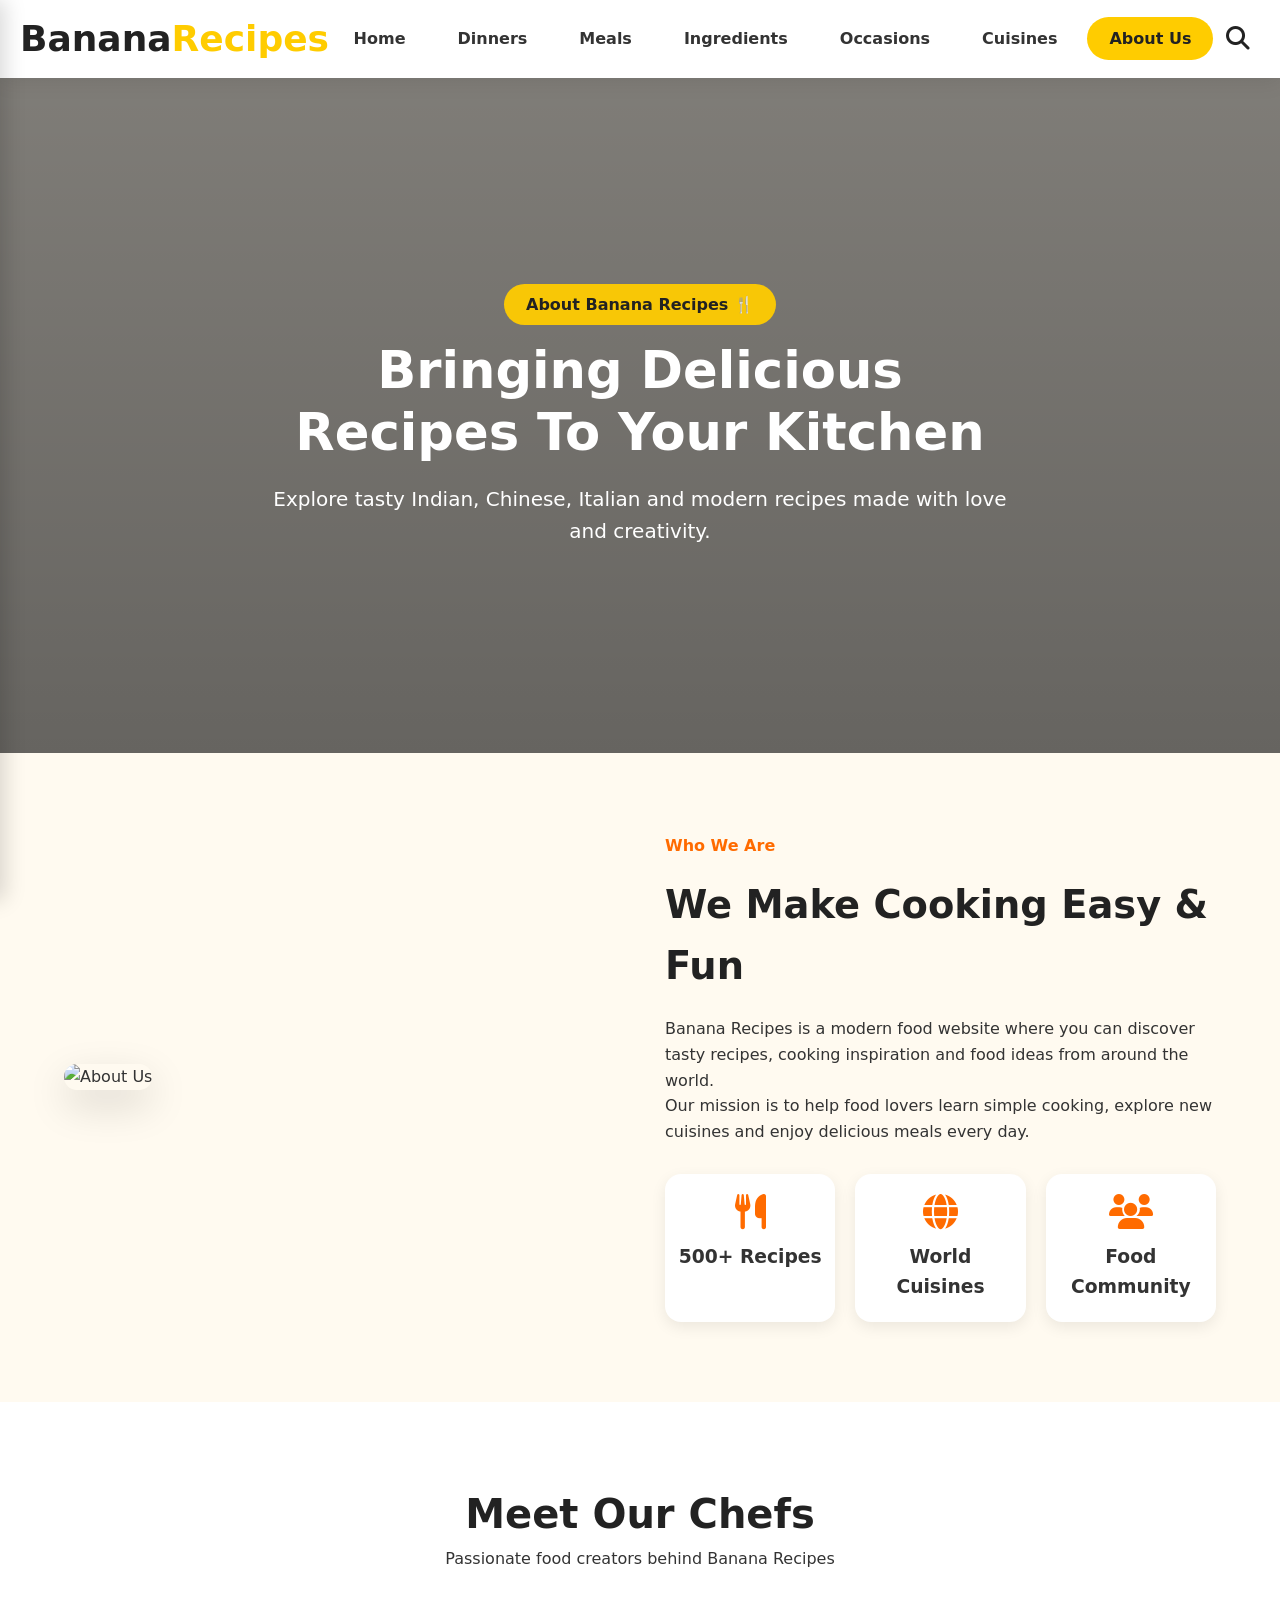
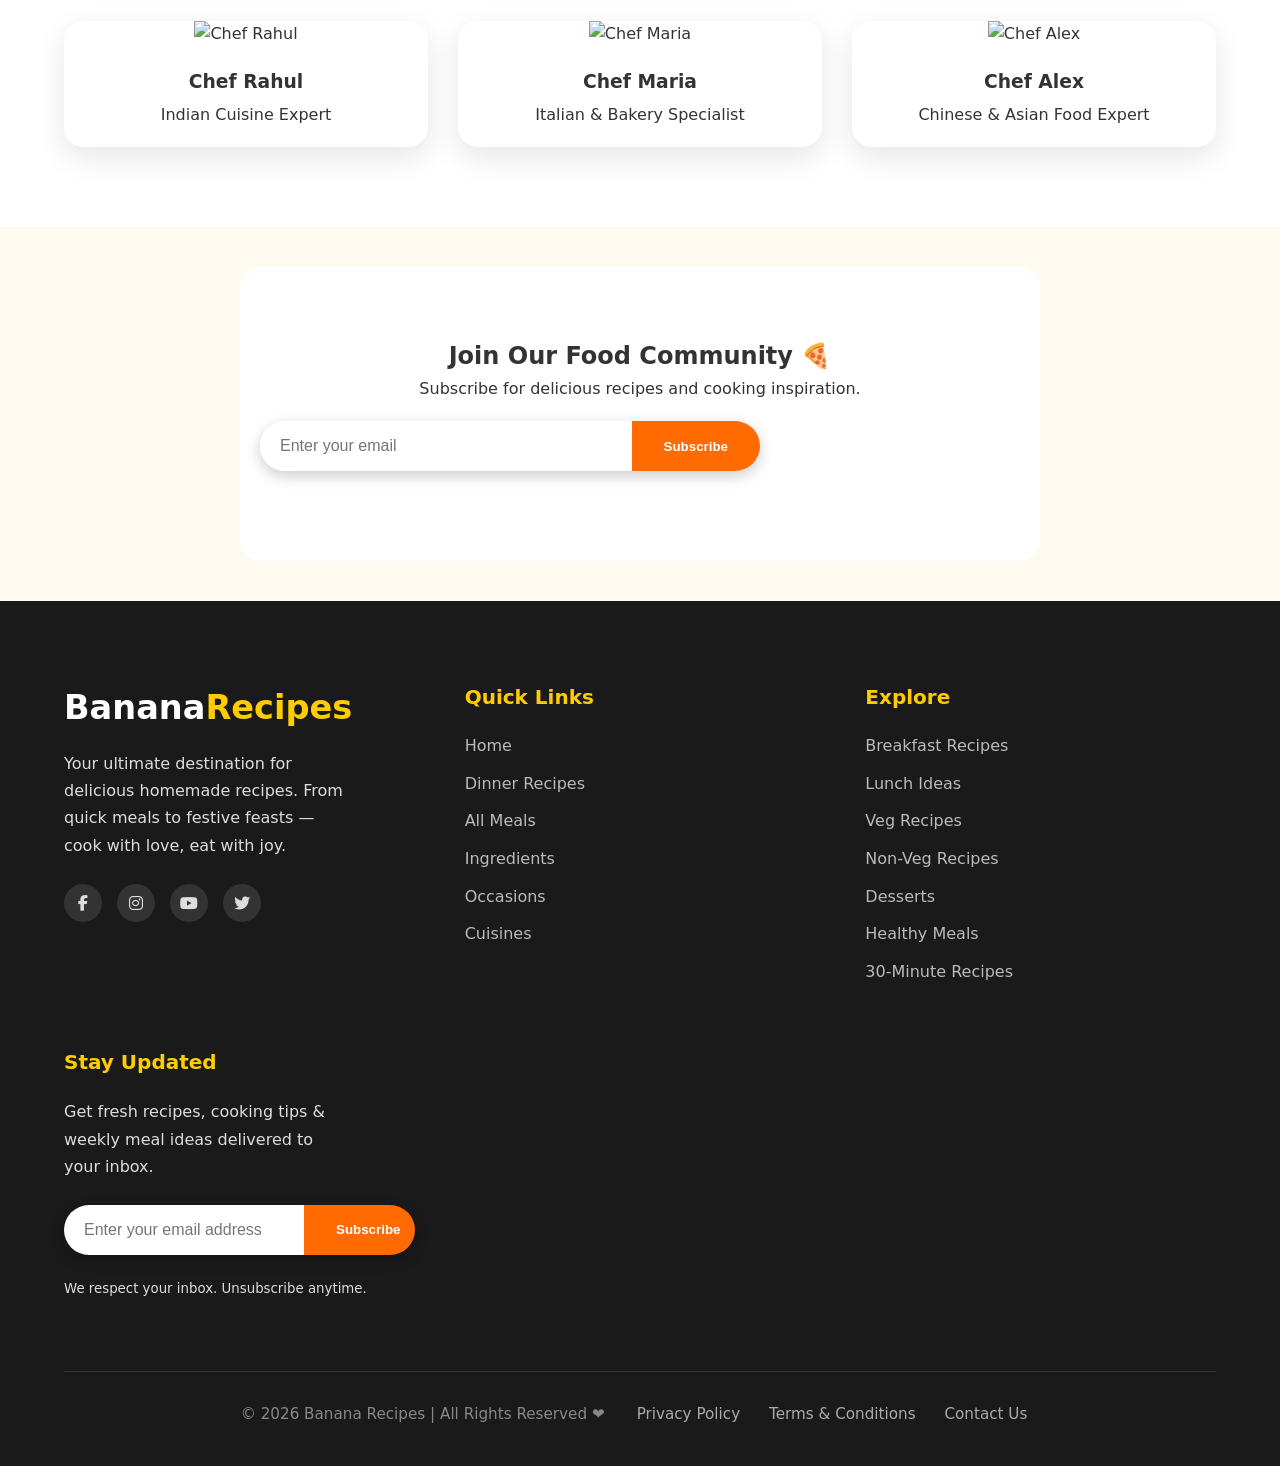
==== commit c881c464: "update" ====
--- a/about.html
+++ b/about.html
@@ -392,36 +392,146 @@
 
     /* Footer */
     .footer {
-      background: #1a1a1a;
-      color: #ddd;
-      padding: 80px 5% 40px;
-    }
-
-    .footer-container {
-      display: grid;
-      grid-template-columns: repeat(auto-fit, minmax(260px, 1fr));
-      gap: 50px;
-      max-width: 1400px;
-      margin: 0 auto;
-    }
-
-    .footer-logo {
-      font-size: 2.1rem;
-      color: white;
-    }
-
-    .footer-logo span {
-      color: var(--primary);
-    }
-
-    .footer-bottom {
-      text-align: center;
-      margin-top: 70px;
-      padding-top: 30px;
-      border-top: 1px solid #333;
-      color: #888;
-    }
-
+  background: #1a1a1a;
+  color: #ddd;
+  padding: 80px 5% 40px;
+}
+
+.footer-container {
+  display: grid;
+  grid-template-columns: repeat(auto-fit, minmax(260px, 1fr));
+  gap: 50px;
+  max-width: 1400px;
+  margin: 0 auto;
+}
+
+.footer-box h3 {
+  color: var(--primary);
+  margin-bottom: 20px;
+  font-size: 1.25rem;
+}
+
+.footer-box a {
+  display: block;
+  color: #bbb;
+  text-decoration: none;
+  margin-bottom: 12px;
+  transition: all 0.3s;
+}
+
+.footer-box a:hover {
+  color: var(--primary);
+  padding-left: 5px;
+}
+
+.footer-logo {
+  font-size: 2.1rem;
+  color: white;
+  margin-bottom: 15px;
+}
+
+.footer-logo span {
+  color: var(--primary);
+}
+
+.footer-text {
+  line-height: 1.7;
+  margin-bottom: 25px;
+  max-width: 280px;
+}
+
+/* Social Icons */
+.social-icons a {
+  display: inline-flex;
+  align-items: center;
+  justify-content: center;
+  width: 38px;
+  height: 38px;
+  background: #333;
+  color: #ddd;
+  border-radius: 50%;
+  margin-right: 10px;
+  transition: all 0.3s;
+}
+
+.social-icons a:hover {
+  background: var(--accent);
+  color: white;
+  transform: translateY(-4px);
+}
+
+/* Newsletter */
+.newsletter-box {
+  display: flex;
+  margin: 20px 0;
+  border-radius: 50px;
+  overflow: hidden;
+  box-shadow: 0 5px 15px rgba(0,0,0,0.2);
+}
+
+.newsletter-box input {
+  flex: 1;
+  padding: 16px 20px;
+  border: none;
+  outline: none;
+  font-size: 1rem;
+}
+
+.newsletter-box button {
+  background: var(--accent);
+  color: white;
+  border: none;
+  padding: 0 32px;
+  cursor: pointer;
+  font-weight: 600;
+  transition: 0.3s;
+}
+
+.newsletter-box button:hover {
+  background: #e55a00;
+}
+
+/* Bottom Bar */
+.footer-bottom {
+  margin-top: 70px;
+  padding-top: 30px;
+  border-top: 1px solid #333;
+  text-align: center;
+}
+
+.footer-bottom-content {
+  max-width: 1400px;
+  margin: 0 auto;
+  display: flex;
+  flex-wrap: wrap;
+  justify-content: center;
+  align-items: center;
+  gap: 20px;
+  color: #888;
+  font-size: 0.95rem;
+}
+
+.footer-bottom-content a {
+  color: #aaa;
+  margin: 0 12px;
+  text-decoration: none;
+}
+
+.footer-bottom-content a:hover {
+  color: var(--primary);
+}
+
+/* Responsive */
+@media (max-width: 768px) {
+  .footer-container {
+    gap: 40px;
+  }
+  
+  .footer-bottom-content {
+    flex-direction: column;
+    gap: 15px;
+  }
+}
     /* Responsive */
     @media (max-width: 992px) {
       .nav-menu { display: none; }
@@ -572,42 +682,186 @@
 
   <!-- FOOTER -->
   <footer class="footer">
-    <div class="footer-container">
-      <div class="footer-box">
-        <h2 class="footer-logo">Banana<span>Recipes</span></h2>
-        <p>Discover delicious recipes from Indian, Chinese, Veg & Non-Veg cuisines. Cook smarter with Banana Recipes 🍴</p>
+  <div class="footer-container">
+    
+    <!-- Column 1: Brand -->
+    <div class="footer-box">
+      <h2 class="footer-logo">Banana<span>Recipes</span></h2>
+      <p class="footer-text">
+        Your ultimate destination for delicious homemade recipes. 
+        From quick meals to festive feasts — cook with love, eat with joy.
+      </p>
+      <div class="social-icons">
+        <a href="#" aria-label="Facebook"><i class="fab fa-facebook-f"></i></a>
+        <a href="#" aria-label="Instagram"><i class="fab fa-instagram"></i></a>
+        <a href="#" aria-label="YouTube"><i class="fab fa-youtube"></i></a>
+        <a href="#" aria-label="Twitter"><i class="fab fa-twitter"></i></a>
       </div>
-      <div class="footer-box">
-        <h3>Quick Links</h3>
-        <a href="index.html">Home</a>
-        <a href="dinners.html">Dinners</a>
-        <a href="meals.html">Meals</a>
-        <a href="ingredients.html">Ingredients</a>
-        <a href="about.html">About Us</a>
+    </div>
+
+    <!-- Column 2: Quick Links -->
+    <div class="footer-box">
+      <h3>Quick Links</h3>
+      <a href="index.html">Home</a>
+      <a href="dinners.html">Dinner Recipes</a>
+      <a href="meals.html">All Meals</a>
+      <a href="ingredients.html">Ingredients</a>
+      <a href="occasions.html">Occasions</a>
+      <a href="cuisines.html">Cuisines</a>
+    </div>
+
+    <!-- Column 3: Explore -->
+    <div class="footer-box">
+      <h3>Explore</h3>
+      <a href="#">Breakfast Recipes</a>
+      <a href="#">Lunch Ideas</a>
+      <a href="#">Veg Recipes</a>
+      <a href="#">Non-Veg Recipes</a>
+      <a href="#">Desserts</a>
+      <a href="#">Healthy Meals</a>
+      <a href="#">30-Minute Recipes</a>
+    </div>
+
+    <!-- Column 4: Newsletter -->
+    <div class="footer-box">
+      <h3>Stay Updated</h3>
+      <p class="footer-text">
+        Get fresh recipes, cooking tips & weekly meal ideas delivered to your inbox.
+      </p>
+      <form class="newsletter-form">
+        <div class="newsletter-box">
+          <input type="email" placeholder="Enter your email address" required>
+          <button type="submit">Subscribe</button>
+        </div>
+      </form>
+      <small>We respect your inbox. Unsubscribe anytime.</small>
+    </div>
+  </div>
+
+  <!-- Bottom Bar -->
+  <div class="footer-bottom">
+    <div class="footer-bottom-content">
+      <p>© 2026 Banana Recipes | All Rights Reserved ❤️</p>
+      <div class="footer-links">
+        <a href="#">Privacy Policy</a>
+        <a href="#">Terms & Conditions</a>
+        <a href="#">Contact Us</a>
       </div>
-      <div class="footer-box">
-        <h3>Popular Categories</h3>
-        <a href="#">Indian Recipes</a>
-        <a href="#">Chinese Recipes</a>
-        <a href="#">Veg Recipes</a>
-        <a href="#">Non-Veg Recipes</a>
-        <a href="#">Desserts</a>
-      </div>
-      <div class="footer-box">
-        <h3>Subscribe</h3>
-        <p>Get latest tasty recipes directly in your inbox 🍕</p>
-        <div class="newsletter-box">
-          <input type="email" placeholder="Enter your email">
-          <button>Subscribe</button>
-        </div>
-      </div>
-    </div>
-    <div class="footer-bottom">
-      <p>© 2026 Banana Recipes | All Rights Reserved ❤️</p>
-    </div>
-  </footer>
+    </div>
+  </div>
+</footer>
 
   <script>
+
+    function handleNewsletter(event) {
+        event.preventDefault();
+
+        // Get the input field
+        const emailInput = event.target.querySelector('input[type="email"]');
+        const email = emailInput.value.trim();
+        const button = event.target.querySelector('button');
+
+        // Simple email validation
+        const emailPattern = /^[^\s@]+@[^\s@]+\.[^\s@]+$/;
+
+        if (!email) {
+            showMessage("Please enter your email address", "error");
+            return;
+        }
+
+        if (!emailPattern.test(email)) {
+            showMessage("Please enter a valid email address", "error");
+            return;
+        }
+
+        // Disable button and show loading
+        const originalText = button.textContent;
+        button.textContent = "Subscribing...";
+        button.disabled = true;
+
+        // Simulate API call
+        setTimeout(() => {
+            showMessage("🎉 Thank you! You've successfully subscribed.", "success");
+            
+            // Reset form
+            emailInput.value = "";
+            button.textContent = originalText;
+            button.disabled = false;
+        }, 1500);
+    }
+
+    // Show success or error message
+    function showMessage(message, type) {
+        // Create toast notification
+        const toast = document.createElement('div');
+        toast.style.position = 'fixed';
+        toast.style.bottom = '30px';
+        toast.style.left = '50%';
+        toast.style.transform = 'translateX(-50%)';
+        toast.style.padding = '16px 24px';
+        toast.style.borderRadius = '50px';
+        toast.style.color = 'white';
+        toast.style.fontWeight = '500';
+        toast.style.zIndex = '10000';
+        toast.style.boxShadow = '0 10px 30px rgba(0,0,0,0.2)';
+        toast.style.opacity = '0';
+        toast.style.transition = 'all 0.4s ease';
+
+        if (type === "success") {
+            toast.style.background = '#22c55e';
+        } else {
+            toast.style.background = '#ef4444';
+        }
+
+        toast.textContent = message;
+        document.body.appendChild(toast);
+
+        // Show animation
+        setTimeout(() => {
+            toast.style.opacity = '1';
+            toast.style.transform = 'translateX(-50%) translateY(-10px)';
+        }, 10);
+
+        // Auto hide after 4 seconds
+        setTimeout(() => {
+            toast.style.opacity = '0';
+            toast.style.transform = 'translateX(-50%)';
+            setTimeout(() => toast.remove(), 400);
+        }, 4000);
+    }
+
+    // Initialize all newsletter forms
+    function initNewsletters() {
+        const newsletterForms = document.querySelectorAll('.newsletter-box');
+        
+        newsletterForms.forEach(form => {
+            // If it's inside a <form> tag, use it
+            let parentForm = form.closest('form');
+            
+            if (!parentForm) {
+                // If not in form tag, wrap it or add event to button
+                const button = form.querySelector('button');
+                if (button) {
+                    button.addEventListener('click', (e) => {
+                        e.preventDefault();
+                        const input = form.querySelector('input[type="email"]');
+                        if (input) {
+                            // Create temporary form for validation
+                            const tempForm = document.createElement('form');
+                            tempForm.appendChild(input.cloneNode(true));
+                            handleNewsletter({ target: tempForm, preventDefault: () => {} });
+                        }
+                    });
+                }
+            } else {
+                parentForm.addEventListener('submit', handleNewsletter);
+            }
+        });
+    }
+
+    // Run when page loads
+    document.addEventListener('DOMContentLoaded', initNewsletters);
+
     function toggleDrawer() {
       document.getElementById('drawer').classList.toggle('open');
       document.getElementById('overlay').classList.toggle('show');
